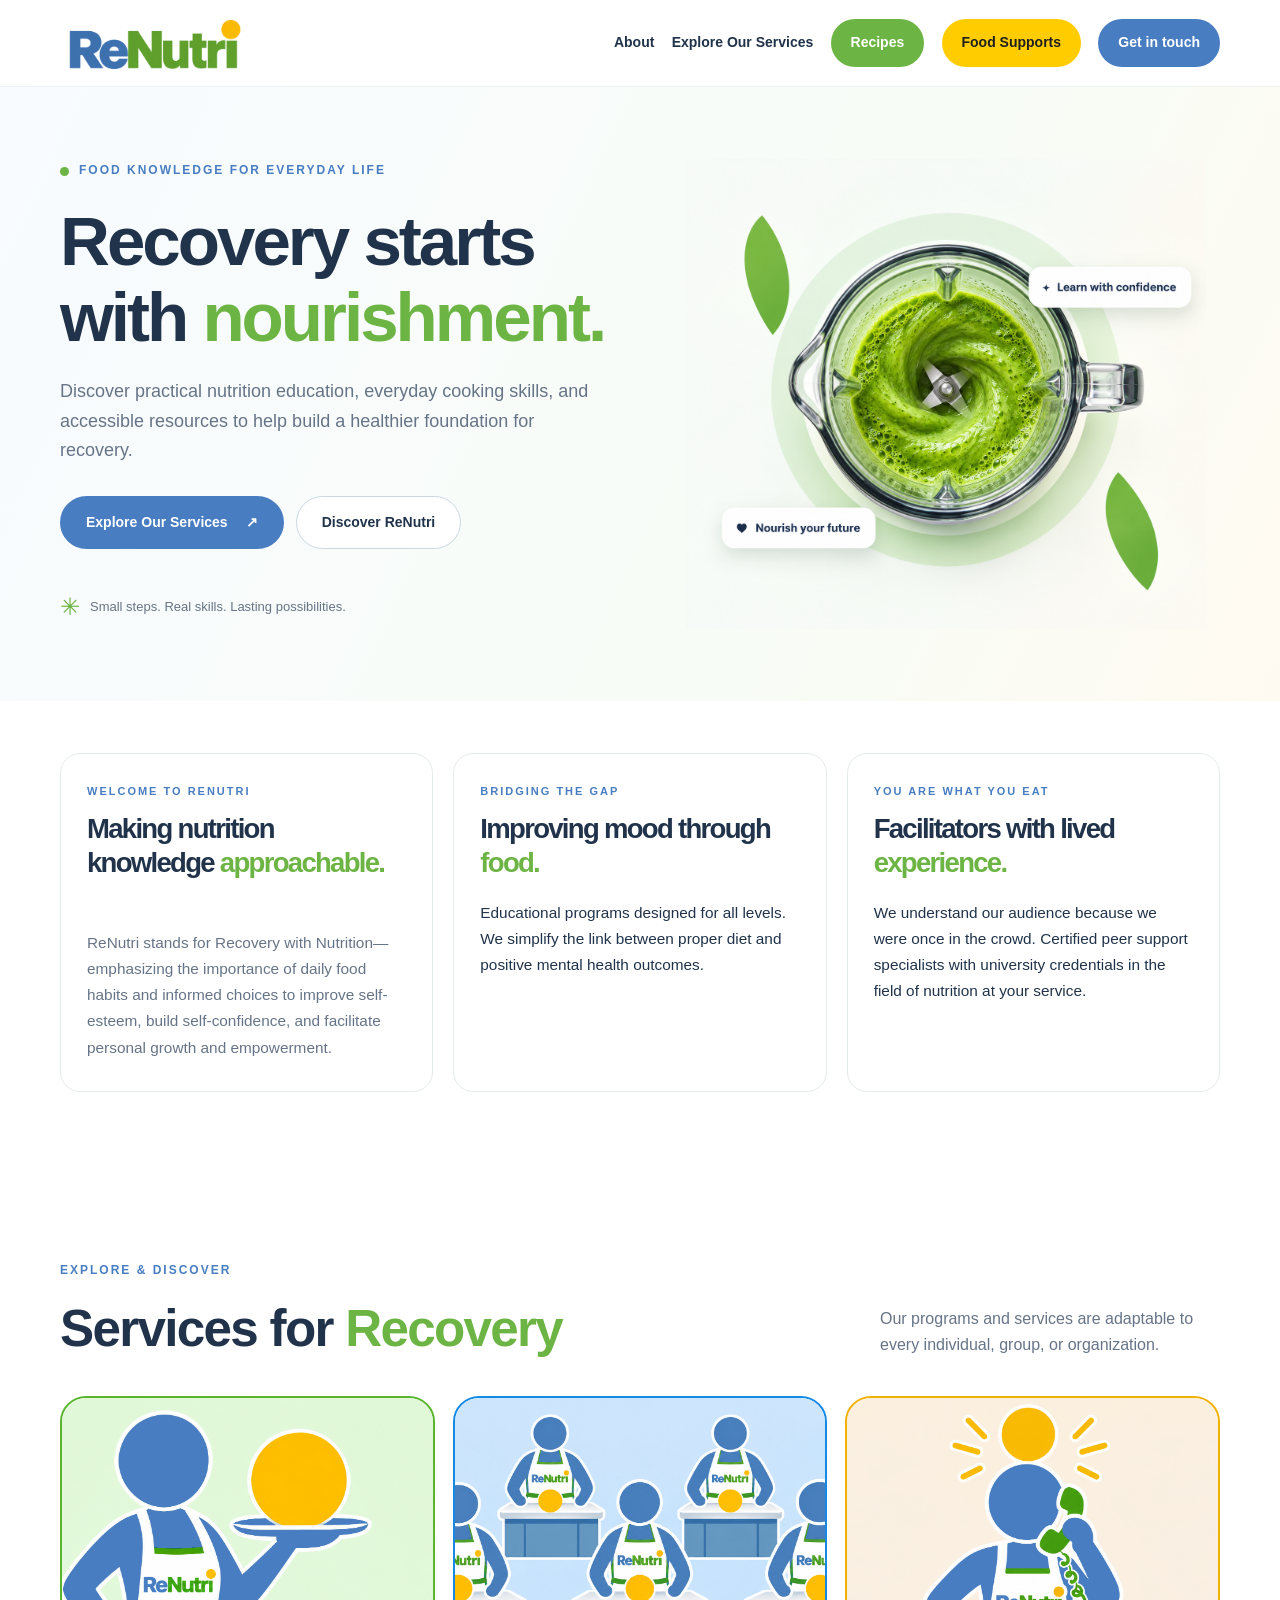
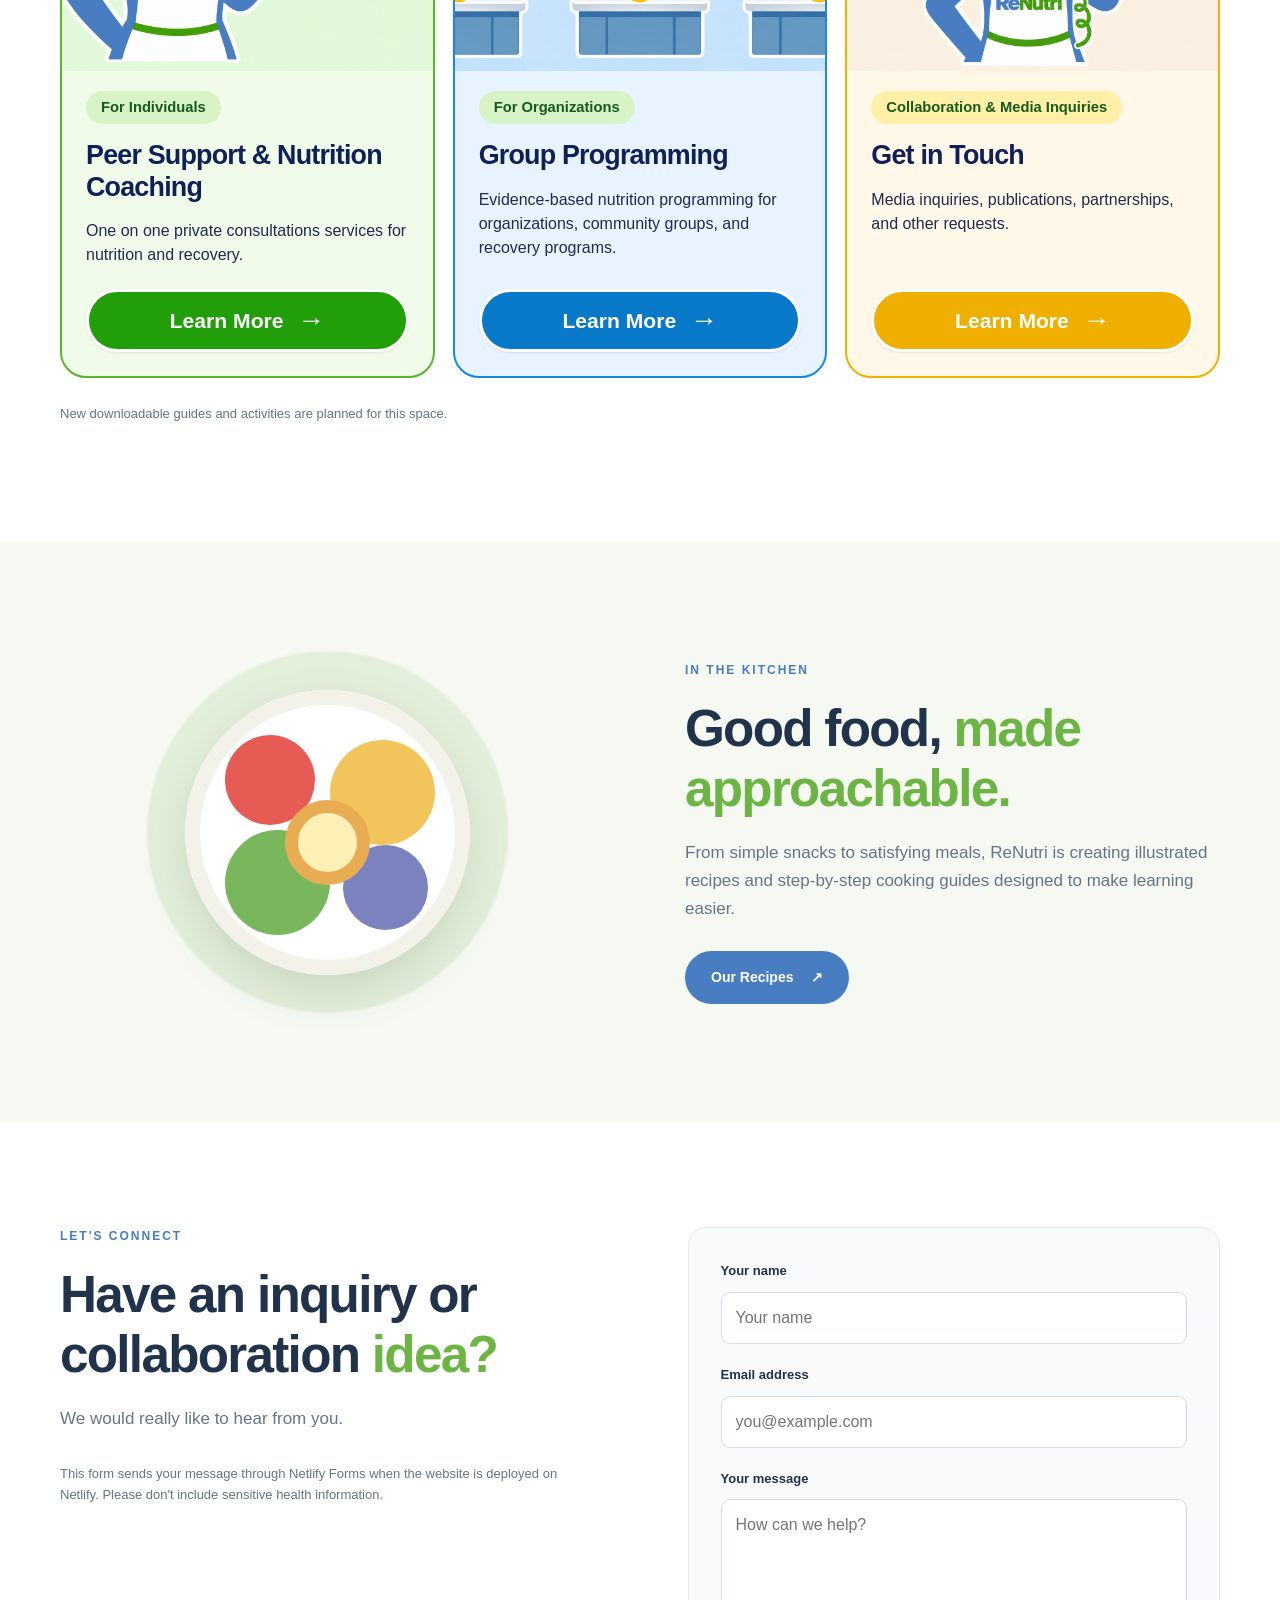
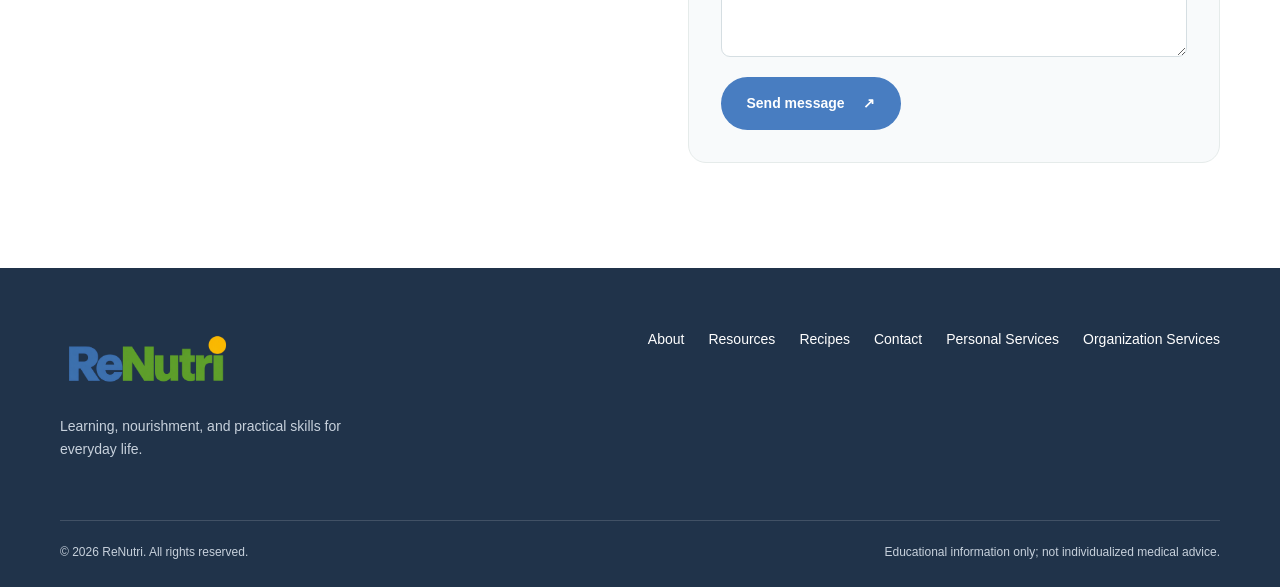
==== index.html @ 0b655627 "Add files via upload" ====
<!DOCTYPE html>

<html lang="en">
<head>
<meta charset="utf-8"/><meta content="width=device-width, initial-scale=1" name="viewport"/>
<meta content="#487dc1" name="theme-color"/>
<meta content="ReNutri — Recovery with Nutrition. Explore approachable nutrition education, recipes, and practical food skills." name="description"/>
<title>ReNutri | Recovery with Nutrition</title>
<link href="favicon.svg" rel="icon" type="image/svg+xml"/>
<link href="styles.css" rel="stylesheet"/>
<script defer="" src="script.js"></script>
<style>
/* Food Supports homepage navigation button */
.nav-links a.food-supports-nav{display:inline-flex;align-items:center;justify-content:center;background:#FFCC00;color:#202020;padding:12px 20px;border-radius:100px;font-weight:750;text-decoration:none}
.nav-links a.food-supports-nav:hover,.nav-links a.food-supports-nav:focus-visible{background:#E8B900;color:#202020;outline-offset:3px}

/* Homepage navigation refinements: single-line desktop labels and green Recipes pill. */
.nav-links{gap:clamp(8px,1.35vw,18px);white-space:nowrap}
.nav-links a{white-space:nowrap}
.nav-links a.recipes-nav{display:inline-flex;align-items:center;justify-content:center;background:#6CB444;color:#fff;padding:12px 20px;border-radius:100px;font-weight:750;text-decoration:none}
.nav-links a.recipes-nav:hover,.nav-links a.recipes-nav:focus-visible{background:#57952e;color:#fff;outline-offset:3px}
@media(max-width:1100px){.nav-links{white-space:normal}.nav-links a{white-space:normal}}


/* Three existing homepage principles presented in a balanced desktop row. */
.homepage-principles{display:grid;grid-template-columns:repeat(3,minmax(0,1fr));gap:20px;width:min(1160px,calc(100% - 48px));margin:52px auto 64px;align-items:stretch}
.homepage-principles > section{min-width:0;margin:0;padding:0;background:transparent;display:flex}
.homepage-principles > section > .container{width:100%;max-width:none;margin:0;padding:30px 26px;border:1px solid var(--line);border-radius:20px;background:#fff;display:flex;flex-direction:column;align-items:flex-start;gap:0}
.homepage-principles .intro .two-col{display:flex;flex-direction:column;gap:14px}
.homepage-principles h2{font-size:clamp(1.45rem,2.15vw,2.05rem);line-height:1.2;margin:12px 0 18px;overflow-wrap:break-word}
.homepage-principles p{font-size:.96rem;line-height:1.65;margin:0 0 14px}
.homepage-principles .intro-body{display:flex;flex-direction:column;flex:1}
.homepage-principles .intro-body .text-link{margin-top:auto}
.homepage-principles .editorial-section > .container > .text-link,.homepage-principles .editorial-section .founder-learn-more{margin-top:auto}
.homepage-principles .section-tag{font-size:11px;line-height:1.45}
.homepage-principles .text-link{display:inline-flex;align-items:center;gap:5px;flex-wrap:wrap}
.homepage-principles .editorial-section p .text-link{display:inline}
@media(max-width:900px){.homepage-principles{grid-template-columns:repeat(2,minmax(0,1fr))}}
@media(max-width:620px){.homepage-principles{grid-template-columns:1fr;margin:30px auto 45px}.homepage-principles > section > .container{padding:27px 23px}}

/* Discover ReNutri: consistent spacing between section labels, headings, and copy. */
.homepage-principles > section > .container{gap:0}
.homepage-principles .section-tag{margin:0 0 12px}
.homepage-principles h2{margin:0 0 20px;line-height:1.24}
.homepage-principles .intro .two-col{gap:0}
.homepage-principles .intro-body{margin:0}
.homepage-principles p{margin:0;line-height:1.7}
.homepage-principles .intro-body p + p{margin-top:14px}
</style>
</head>
<body>
<a class="skip-link" href="#main">Skip to content</a>
<header class="site-header"><div class="container nav-wrap">
<a aria-label="ReNutri home" class="brand" href="#home"><img alt="ReNutri" class="official-logo" src="renutri-logo.png"/></a>
<button aria-controls="nav-links" aria-expanded="false" aria-label="Open navigation" class="menu-toggle"><span></span><span></span><span></span></button>
<nav aria-label="Main navigation" class="nav-links" id="nav-links"><a href="about.html">About</a><a href="#learn">Explore Our Services</a><a class="recipes-nav" href="recipes.html">Recipes</a><a class="food-supports-nav" href="local-supports.html">Food Supports</a><a class="nav-cta" href="#contact">Get in touch</a></nav>
</div></header>
<main id="main">
<section class="hero" id="home"><div class="container hero-grid"><div class="hero-copy"><div class="eyebrow"><span class="eyebrow-dot"></span> Food knowledge for everyday life</div><h1>Recovery starts with <em>nourishment.</em></h1><p>Discover practical nutrition education, everyday cooking skills, and accessible resources to help build a healthier foundation for recovery.</p><div class="actions"><a class="btn btn-primary" href="#learn">Explore Our Services <span aria-hidden="true">↗</span></a><a class="btn btn-outline" href="#about">Discover ReNutri</a></div><div class="hero-note"><span class="note-icon">✳</span><span>Small steps. Real skills. Lasting possibilities.</span></div></div><div aria-label="Overhead view of a blender mixing a green smoothie, with Learn with confidence and Nourish your future labels" class="hero-art" role="img"><img alt="" class="hero-smoothie-image" src="renutri-green-smoothie-blender.png"/></div></div></section>
<div class="homepage-principles" aria-label="ReNutri principles"><section class="intro section" id="about"><div class="container two-col"><div><div class="section-tag">WELCOME TO RENUTRI</div><h2>Making nutrition knowledge <span class="green">approachable.</span></h2></div><div class="intro-body"><p>ReNutri stands for Recovery with Nutrition—emphasizing the importance of daily food habits and informed choices to improve self-esteem, build self-confidence, and facilitate personal growth and empowerment.</p></div></div></section><section class="section editorial-section"><div class="container"><div class="section-tag">BRIDGING THE GAP</div><h2>Improving mood through <span class="green">food.</span></h2><p>Educational programs designed for all levels. We simplify the link between proper diet and positive mental health outcomes.</p></div></section><section class="section editorial-section"><div class="container"><div class="section-tag">YOU ARE WHAT YOU EAT</div><h2>Facilitators with lived <span class="green">experience.</span></h2><p>We understand our audience because we were once in the crowd. Certified peer support specialists with university credentials in the field of nutrition at your service.</p></div></section>

</div><section class="resources section" id="learn"><div class="container"><div class="section-tag">EXPLORE &amp; DISCOVER</div><div class="section-head"><h2>Services for <span class="green">Recovery</span></h2><p>Our programs and services are adaptable to every individual, group, or organization.</p></div><div class="resource-grid"><article class="resource-card resource-card--individuals"><div class="resource-illustration"><img alt="ReNutri team member holding a tray with a yellow circle" loading="lazy" src="renutri-individuals.png"/></div><div class="resource-content"><span class="pill">For Individuals</span><h3>Peer Support &amp; Nutrition Coaching</h3><p>One on one private consultations services for nutrition and recovery.</p><a aria-label="Learn more: For Individuals" class="resource-action" href="personal-services.html">Learn More <span aria-hidden="true">→</span></a></div></article><article class="resource-card resource-card--organizations"><div class="resource-illustration"><img alt="Five ReNutri participants at kitchen workstations" loading="lazy" src="renutri-organizations.png"/></div><div class="resource-content"><span class="pill">For Organizations</span><h3>Group Programming</h3><p>Evidence-based nutrition programming for organizations, community groups, and recovery programs.</p><a aria-label="Learn more: For Organizations" class="resource-action" href="organization-services.html">Learn More <span aria-hidden="true">→</span></a></div></article><article class="resource-card resource-card--media"><div class="resource-illustration"><img alt="ReNutri team member on a telephone with a yellow idea halo" loading="lazy" src="renutri-media.png"/></div><div class="resource-content"><span class="pill">Collaboration &amp; Media Inquiries</span><h3>Get in Touch</h3><p>Media inquiries, publications, partnerships, and other requests.</p><a aria-label="Learn more: Collaboration &amp; Media Inquiries" class="resource-action" href="#contact">Learn More <span aria-hidden="true">→</span></a></div></article></div><p class="section-footnote">New downloadable guides and activities are planned for this space.</p></div></section>
<section class="recipe-band section" id="recipes"><div class="container recipe-layout"><div aria-hidden="true" class="recipe-art"><div class="plate"><span class="fruit fruit-a"></span><span class="fruit fruit-b"></span><span class="fruit fruit-c"></span><span class="fruit fruit-d"></span><span class="fruit fruit-e"></span></div></div><div><div class="section-tag">IN THE KITCHEN</div><h2>Good food, <span class="green">made approachable.</span></h2><p>From simple snacks to satisfying meals, ReNutri is creating illustrated recipes and step-by-step cooking guides designed to make learning easier.</p><a class="btn btn-primary" href="recipes.html">Our Recipes <span aria-hidden="true">↗</span></a></div></div></section>
<section class="contact section" id="contact"><div class="container contact-layout"><div><div class="section-tag">LET'S CONNECT</div><h2>Have an inquiry or collaboration <span class="green">idea?</span></h2><p>We would really like to hear from you.</p><p class="privacy-note">This form sends your message through Netlify Forms when the website is deployed on Netlify. Please don't include sensitive health information.</p></div><form action="/thank-you.html" class="contact-form" data-netlify="true" method="POST" name="contact" netlify-honeypot="bot-field"><input name="form-name" type="hidden" value="contact"/><p class="hidden"><label>Do not fill this out: <input name="bot-field"/></label></p><label for="name">Your name</label><input autocomplete="name" id="name" name="name" placeholder="Your name" required=""/><label for="email">Email address</label><input autocomplete="email" id="email" name="email" placeholder="you@example.com" required="" type="email"/><label for="message">Your message</label><textarea id="message" name="message" placeholder="How can we help?" required="" rows="5"></textarea><button class="btn btn-primary" type="submit">Send message <span aria-hidden="true">↗</span></button></form></div></section>
</main>
<footer class="site-footer"><div class="container footer-grid"><div><a class="brand footer-brand" href="#home"><img alt="ReNutri" class="official-logo" src="renutri-logo.png"/></a><p>Learning, nourishment, and practical skills for everyday life.</p></div><div class="footer-links"><a href="about.html">About</a><a href="#learn">Resources</a><a href="#recipes">Recipes</a><a href="#contact">Contact</a><a href="personal-services.html">Personal Services</a><a href="organization-services.html">Organization Services</a></div></div><div class="container footer-bottom"><span>© <span id="year"></span> ReNutri. All rights reserved.</span><span>Educational information only; not individualized medical advice.</span></div></footer>
</body></html>
---- styles.css ----
:root{--blue:#487dc1;--green:#6cb444;--ink:#20334a;--muted:#667487;--cream:#f7f9f5;--line:#e5ebea;--orange:#f5a623}*{box-sizing:border-box}html{scroll-behavior:smooth;scroll-padding-top:90px}body{margin:0;font-family:Inter,ui-sans-serif,-apple-system,BlinkMacSystemFont,"Segoe UI",sans-serif;color:var(--ink);line-height:1.65}a{color:inherit;text-decoration:none}button,input,textarea{font:inherit}button{cursor:pointer}.container{width:min(1160px,calc(100% - 48px));margin:auto}.skip-link{position:absolute;top:-100px;left:20px;background:#fff;padding:12px;z-index:100}.skip-link:focus{top:12px}.site-header{position:sticky;top:0;z-index:50;background:rgba(255,255,255,.96);backdrop-filter:blur(12px);border-bottom:1px solid #edf0f0}.nav-wrap{min-height:86px;display:flex;align-items:center;justify-content:space-between;gap:30px}.brand{display:inline-flex;flex-direction:column;line-height:1}.brand-word{position:relative;font-size:32px;font-weight:800;letter-spacing:-1.8px}.brand-word span:first-child{color:var(--blue)}.brand-word span:nth-child(2){color:var(--green)}.brand small{font-size:10px;letter-spacing:1.1px;margin-top:7px;font-weight:700;color:#4c5964;text-transform:uppercase}.sun{position:absolute;width:14px;height:14px;border-radius:50%;background:var(--orange);right:25px;top:-9px}.nav-links{display:flex;align-items:center;gap:29px;font-size:14px;font-weight:650}.nav-links a:hover,.text-link:hover{color:var(--green)}.nav-links .nav-cta{background:var(--blue);color:#fff;padding:12px 20px;border-radius:100px}.nav-links .nav-cta:hover{background:#3268ae;color:#fff}.menu-toggle{display:none}.hero{background:linear-gradient(115deg,#f8fbff 0%,#f8fcf5 70%,#fffaf1 100%);overflow:hidden}.hero-grid{min-height:610px;display:grid;grid-template-columns:1.03fr .97fr;align-items:center;gap:30px;padding-block:72px}.eyebrow,.section-tag{font-size:12px;letter-spacing:2px;text-transform:uppercase;font-weight:800;color:var(--blue)}.eyebrow{display:flex;align-items:center;gap:10px}.eyebrow-dot{height:9px;width:9px;border-radius:50%;background:var(--green)}h1,h2,h3,p{margin-top:0}h1{font-size:clamp(46px,5.4vw,77px);line-height:1.1;letter-spacing:-3px;margin:22px 0}h1 em{font-style:normal;color:var(--green)}.hero-copy>p{font-size:18px;max-width:530px;color:var(--muted)}.actions{display:flex;flex-wrap:wrap;gap:12px;margin:30px 0}.btn{display:inline-flex;align-items:center;justify-content:center;gap:18px;border:1px solid transparent;border-radius:100px;padding:14px 25px;font-weight:750;font-size:14px;transition:transform .2s,background .2s}.btn:hover{transform:translateY(-2px)}.btn-primary{background:var(--blue);color:#fff}.btn-primary:hover{background:#3268ae}.btn-outline{border-color:#cbd7df;background:#fff}.btn-outline:hover{background:#f4f8fc}.hero-note{display:flex;gap:10px;align-items:center;font-size:13px;color:var(--muted);margin-top:38px}.note-icon{color:var(--green);font-size:24px}.hero-art{position:relative;min-height:470px;display:grid;place-items:center}.sun-disc{width:390px;height:390px;border-radius:50%;background:linear-gradient(145deg,#dceee0,#e8f2d5);position:absolute}.bowl{width:315px;height:315px;border:22px solid #fff;box-shadow:0 25px 65px #4d6b6833,inset 0 0 0 8px #e9e9dd;border-radius:50%;position:relative;z-index:2;background:#c5db86;overflow:hidden;transform:rotate(-12deg)}.food{position:absolute;border-radius:50%;box-shadow:inset -8px -9px 0 #00000010}.food-one{width:145px;height:145px;top:-10px;left:-20px;background:#f2aa42}.food-two{width:125px;height:125px;top:4px;right:-5px;background:#8bc45e}.food-three{width:120px;height:120px;bottom:-12px;left:12px;background:#dc6650}.food-four{width:112px;height:112px;bottom:-10px;right:-7px;background:#f1d36c}.food-five{width:76px;height:76px;top:94px;left:106px;background:#fff1c8;border:11px solid #6eac5b}.food-six{width:50px;height:50px;top:80px;right:3px;background:#e86b51}.food-seven{width:40px;height:40px;bottom:35px;left:125px;background:#6b9950}.art-card{position:absolute;z-index:3;background:#fff;padding:14px 18px;border-radius:13px;box-shadow:0 15px 35px #385d5930;font-weight:750;font-size:12px}.card-top{right:0;top:80px}.card-bottom{left:0;bottom:65px}.leaf{position:absolute;background:#8ebd78;border-radius:100% 0 100% 0;width:70px;height:120px;z-index:1}.leaf-one{left:18px;top:30px;transform:rotate(-35deg)}.leaf-two{right:32px;bottom:25px;transform:rotate(135deg)}.section{padding:105px 0}.two-col{display:grid;grid-template-columns:1fr 1fr;gap:90px}.section-tag{margin-bottom:18px}.section h2{font-size:clamp(33px,4vw,52px);letter-spacing:-1.7px;line-height:1.17;margin-bottom:20px}.green{color:var(--green)}.intro-body{padding-top:30px;color:var(--muted);font-size:17px}.intro-body strong{color:var(--ink)}.text-link{font-weight:800;color:var(--blue);display:inline-block;margin-top:10px}.approach{background:var(--cream)}.section-head{display:flex;align-items:end;justify-content:space-between;gap:30px;margin-bottom:38px}.section-head h2{max-width:650px;margin:0}.section-head p{max-width:340px;color:var(--muted);margin:0}.feature-grid,.resource-grid{display:grid;grid-template-columns:repeat(3,1fr);gap:22px}.feature{background:#fff;padding:34px;border-radius:18px;border:1px solid var(--line)}.feature-icon{display:grid;place-items:center;width:58px;height:58px;border-radius:16px;font-size:28px;margin-bottom:26px}.blue{background:#e5effc;color:var(--blue)}.green-bg{background:#eaf5df;color:var(--green)}.orange{background:#fff1da;color:#d99527}.feature h3,.resource-card h3{font-size:21px;letter-spacing:-.5px;margin-bottom:10px}.feature p,.resource-card p{color:var(--muted);margin-bottom:0}.resource-card{overflow:hidden;border:1px solid var(--line);border-radius:18px;background:#fff}.resource-illustration{height:180px;display:flex;align-items:center;justify-content:center;gap:12px;font-size:75px}.grains{background:#eaf4df;color:#75a85d}.grains span:nth-child(2){font-size:50px;color:#e0ad62}.grains span:nth-child(3){font-size:38px;color:#9bc6d3}.kitchen{background:#e6f1fb;color:#6799c7}.kitchen span:nth-child(2){color:#d8a765}.planning{background:#fff0d8;color:#e2a749}.planning span:nth-child(2){font-size:52px;color:#6cad60}.resource-content{padding:27px}.pill{display:inline-block;background:#f1f6f0;color:#538a39;border-radius:50px;padding:5px 12px;font-size:11px;font-weight:800;margin-bottom:14px}.resource-content a{display:inline-block;margin-top:20px;color:var(--blue);font-weight:800;font-size:13px}.section-footnote{color:var(--muted);font-size:13px;margin-top:25px}.recipe-band{background:#f5f9f2}.recipe-layout{display:grid;grid-template-columns:1fr 1fr;align-items:center;gap:90px}.recipe-layout p{font-size:17px;color:var(--muted);margin-bottom:28px}.recipe-art{height:370px;display:grid;place-items:center;background:radial-gradient(circle,#e4efdb 0%,#e4efdb 55%,transparent 56%)}.plate{width:285px;height:285px;background:#fff;border-radius:50%;box-shadow:0 18px 45px #426a4b2a,inset 0 0 0 15px #f2f2e8;position:relative}.fruit{position:absolute;border-radius:50%}.fruit-a{background:#e65c54;width:90px;height:90px;top:45px;left:40px}.fruit-b{background:#f1c55c;width:105px;height:105px;top:50px;right:35px}.fruit-c{background:#78b75c;width:105px;height:105px;bottom:40px;left:40px}.fruit-d{background:#7b83bf;width:85px;height:85px;bottom:45px;right:42px}.fruit-e{background:#fff0b7;border:13px solid #e8ac53;width:85px;height:85px;top:110px;left:100px}.contact-layout{display:grid;grid-template-columns:1fr 1fr;gap:95px}.contact-layout>div>p{color:var(--muted);font-size:17px}.privacy-note{font-size:13px!important;margin-top:30px}.contact-form{display:flex;flex-direction:column;gap:10px;background:#f8fafb;border:1px solid var(--line);padding:32px;border-radius:18px}.contact-form label{font-size:13px;font-weight:750}.contact-form input,.contact-form textarea{border:1px solid #d5dee2;background:#fff;padding:12px 14px;border-radius:9px;margin-bottom:10px;outline-offset:3px;width:100%}.contact-form button{align-self:flex-start}.hidden{position:absolute;left:-9999px}.site-footer{background:#20334a;color:#fff;padding:60px 0 24px}.footer-grid{display:flex;justify-content:space-between;gap:40px}.footer-brand .brand-word span:first-child{color:#8fb6eb}.footer-brand small{color:#d4dfeb}.footer-grid p{max-width:340px;color:#c7d1dc;font-size:14px;margin-top:20px}.footer-links{display:flex;gap:24px;flex-wrap:wrap;font-size:14px}.footer-links a:hover{color:#b8dc9b}.footer-bottom{display:flex;justify-content:space-between;gap:20px;border-top:1px solid #ffffff26;margin-top:45px;padding-top:22px;font-size:12px;color:#c7d1dc}@media(max-width:850px){.hero-grid,.two-col,.recipe-layout,.contact-layout{grid-template-columns:1fr;gap:30px}.hero-grid{padding-top:70px}.hero-art{min-height:400px}.section{padding:75px 0}.feature-grid,.resource-grid{grid-template-columns:repeat(2,1fr)}.section-head{display:block}.section-head p{margin-top:15px}.menu-toggle{display:flex;flex-direction:column;gap:5px;background:none;border:0;padding:10px}.menu-toggle span{width:25px;height:2px;background:var(--ink)}.nav-links{display:none;position:absolute;top:85px;left:0;right:0;background:#fff;padding:20px 24px 26px;box-shadow:0 15px 20px #00000015;flex-direction:column;align-items:stretch;gap:18px}.nav-links.open{display:flex}.nav-links .nav-cta{text-align:center}.intro-body{padding-top:0}}@media(max-width:580px){.container{width:min(100% - 36px,1160px)}.nav-wrap{min-height:76px}.nav-links{top:75px}.brand-word{font-size:28px}.hero-grid{padding-block:54px}.hero-art{min-height:325px}.sun-disc{width:270px;height:270px}.bowl{width:235px;height:235px;border-width:15px}.food{transform:scale(.8)}.art-card{font-size:10px;padding:9px}.card-top{top:25px}.card-bottom{bottom:12px}.feature-grid,.resource-grid{grid-template-columns:1fr}.section{padding:65px 0}.section h2{font-size:36px}.footer-grid,.footer-bottom{flex-direction:column}.contact-form{padding:22px}h1{letter-spacing:-2px}}@media(prefers-reduced-motion:reduce){html{scroll-behavior:auto}.btn{transition:none}}

/* Official ReNutri logo and added pages */
.brand .official-logo{display:block;width:clamp(135px,15vw,190px);height:auto;object-fit:contain}.footer-brand .official-logo{width:175px}.editorial-section{background:#f7faf6}.editorial-section:nth-of-type(even){background:#fff}.editorial-section h2{max-width:780px}.editorial-section p{max-width:800px;font-size:1.12rem;line-height:1.75}.service-hero{background:#f5f9f3;padding-top:110px;padding-bottom:90px}.service-hero h1{font-size:clamp(2.6rem,6vw,5rem);margin:18px 0}.service-hero h2{font-size:clamp(1.4rem,3vw,2rem);color:#6cb444}.narrow{max-width:820px}.service-content p{font-size:1.15rem;line-height:1.8;margin-bottom:1.6rem}.service-content .btn{margin-top:20px}@media(max-width:760px){.brand .official-logo{width:145px}.service-hero{padding-top:70px;padding-bottom:55px}}


/* ReNutri approved Explore & Discover cards — 2026-11-14 */
.resources .resource-grid{align-items:stretch;gap:18px}
.resources .resource-card{display:flex;flex-direction:column;min-width:0;border-radius:26px;border:2px solid var(--card-accent);background:var(--card-bg);overflow:hidden}
.resources .resource-card--individuals{--card-accent:#59b52d;--card-bg:#f1fbea;--button-bg:#229e08}
.resources .resource-card--organizations{--card-accent:#1689e5;--card-bg:#e7f4ff;--button-bg:#0878c8}
.resources .resource-card--media{--card-accent:#f2b000;--card-bg:#fff8e9;--button-bg:#efaf00}
.resources .resource-illustration{height:auto;aspect-ratio:1.36;display:block;overflow:hidden;background:transparent;font-size:initial}
.resources .resource-illustration img{display:block;width:100%;height:100%;object-fit:cover;object-position:center}
.resources .resource-content{display:flex;flex-direction:column;align-items:flex-start;flex:1;padding:20px 24px 24px}
.resources .resource-content .pill{background:#d8f4c7;color:#18591e;font-size:clamp(12px,1.15vw,15px);padding:7px 15px;margin:0 0 16px;line-height:1.3}
.resources .resource-card--media .pill{background:#fff0a7}
.resources .resource-content h3{font-size:clamp(23px,2.1vw,31px);line-height:1.17;letter-spacing:-.8px;color:#101f58;margin:0 0 16px}
.resources .resource-content p{font-size:clamp(15px,1.25vw,18px);line-height:1.5;color:#202a50;margin:0 0 22px}
.resources .resource-content a.resource-action{display:flex;align-items:center;justify-content:center;gap:14px;align-self:stretch;margin-top:auto;padding:12px 16px;background:var(--button-bg);color:#fff;border:3px solid #fff;border-radius:100px;font-size:clamp(17px,1.65vw,24px);font-weight:800;line-height:1.2;box-shadow:0 1px 3px #00000016;transition:filter .15s,transform .15s}
.resources .resource-content a.resource-action:hover{filter:brightness(.92);transform:translateY(-2px)}
.resources .resource-content a.resource-action:focus-visible{outline:3px solid #20334a;outline-offset:3px}
.resources .resource-content a.resource-action span{font-size:1.3em}
@media(max-width:850px){.resources .resource-grid{grid-template-columns:repeat(2,minmax(0,1fr))}}
@media(max-width:580px){.resources .resource-grid{grid-template-columns:1fr}.resources .resource-content{padding:22px}.resources .resource-content h3{font-size:28px}.resources .resource-content p{font-size:17px}.resources .resource-illustration{aspect-ratio:1.65}}

/* Restored What Guides Us illustrations */
.feature-illustration{width:100%;aspect-ratio:2 / 1;overflow:hidden;border-radius:14px;margin-bottom:26px;background:#f7f9f5}
.feature-illustration img{display:block;width:100%;height:100%;object-fit:cover}

/* About Us page and founder section link */
.founder-learn-more{margin-top:24px}
.about-hero{background:#f7faf6;min-height:65vh}
.about-hero h1{max-width:850px;font-size:clamp(38px,5vw,62px)}
.about-hero p{font-size:18px;line-height:1.85;color:var(--muted);max-width:800px}
.about-hero .btn{margin-top:16px}

/* Nutrition education and culinary links */
.feature{display:flex;flex-direction:column}.feature-action{align-self:flex-start;margin-top:auto;margin-bottom:4px;padding:10px 24px}.education-main{background:#f7f9f5;min-height:75vh}.education-hero{padding:72px 0 32px}.education-hero h1{font-size:clamp(2rem,5vw,3.5rem);line-height:1.15;margin:12px 0}.education-hero p{max-width:780px}.education-grid{display:grid;grid-template-columns:repeat(2,minmax(0,1fr));gap:22px;padding-bottom:72px}.education-panel{background:#fff;border:1px solid #e5ebea;border-radius:20px;padding:28px}.education-panel h2{font-size:1.5rem;line-height:1.3;margin:0 0 12px}.education-panel h3{font-size:1.05rem;margin:20px 0 5px}.education-panel p,.education-panel li{color:#52647a}.education-panel ul{padding-left:22px}.education-panel.wide{grid-column:1/-1}.coming-soon{text-align:center;max-width:680px;margin:0 auto;padding:100px 0 150px}.coming-soon h1{font-size:clamp(2.4rem,6vw,4.2rem)}@media(max-width:760px){.education-grid{grid-template-columns:1fr}.education-panel.wide{grid-column:auto}}

/* Center the three What Guides Us buttons; local-supports page */
.approach .feature-action{align-self:center;text-align:center;min-width:145px;margin-top:auto}
.supports-intro{max-width:850px;color:var(--muted);font-size:1.1rem}
.supports-grid{display:grid;grid-template-columns:repeat(3,minmax(0,1fr));gap:20px;padding:28px 0 48px}
.support-card{background:#fff;border:1px solid var(--line);border-radius:18px;padding:25px;min-width:0}
.support-card h2{font-size:1.3rem;line-height:1.3;margin:0 0 14px}
.support-card dl{margin:0}.support-card dt{font-size:.75rem;text-transform:uppercase;letter-spacing:.07em;font-weight:800;color:var(--green);margin-top:13px}.support-card dd{margin:3px 0 0;line-height:1.5;overflow-wrap:anywhere}.support-card a{color:#326ba9;text-decoration:underline}
.supports-note{background:#fff9e5;border-left:4px solid #ffcc00;border-radius:10px;padding:18px 22px;margin:20px 0 30px}.supports-checklist{background:#fff;border-radius:18px;padding:26px;margin-bottom:70px}.supports-checklist ul{columns:2;line-height:1.9}
@media(max-width:900px){.supports-grid{grid-template-columns:repeat(2,minmax(0,1fr))}}@media(max-width:580px){.supports-grid{grid-template-columns:1fr}.supports-checklist ul{columns:1}}

/* Homepage hero image replacement only */
.hero-art .hero-smoothie-image{display:block;width:100%;height:auto;max-height:470px;object-fit:contain;border-radius:18px}
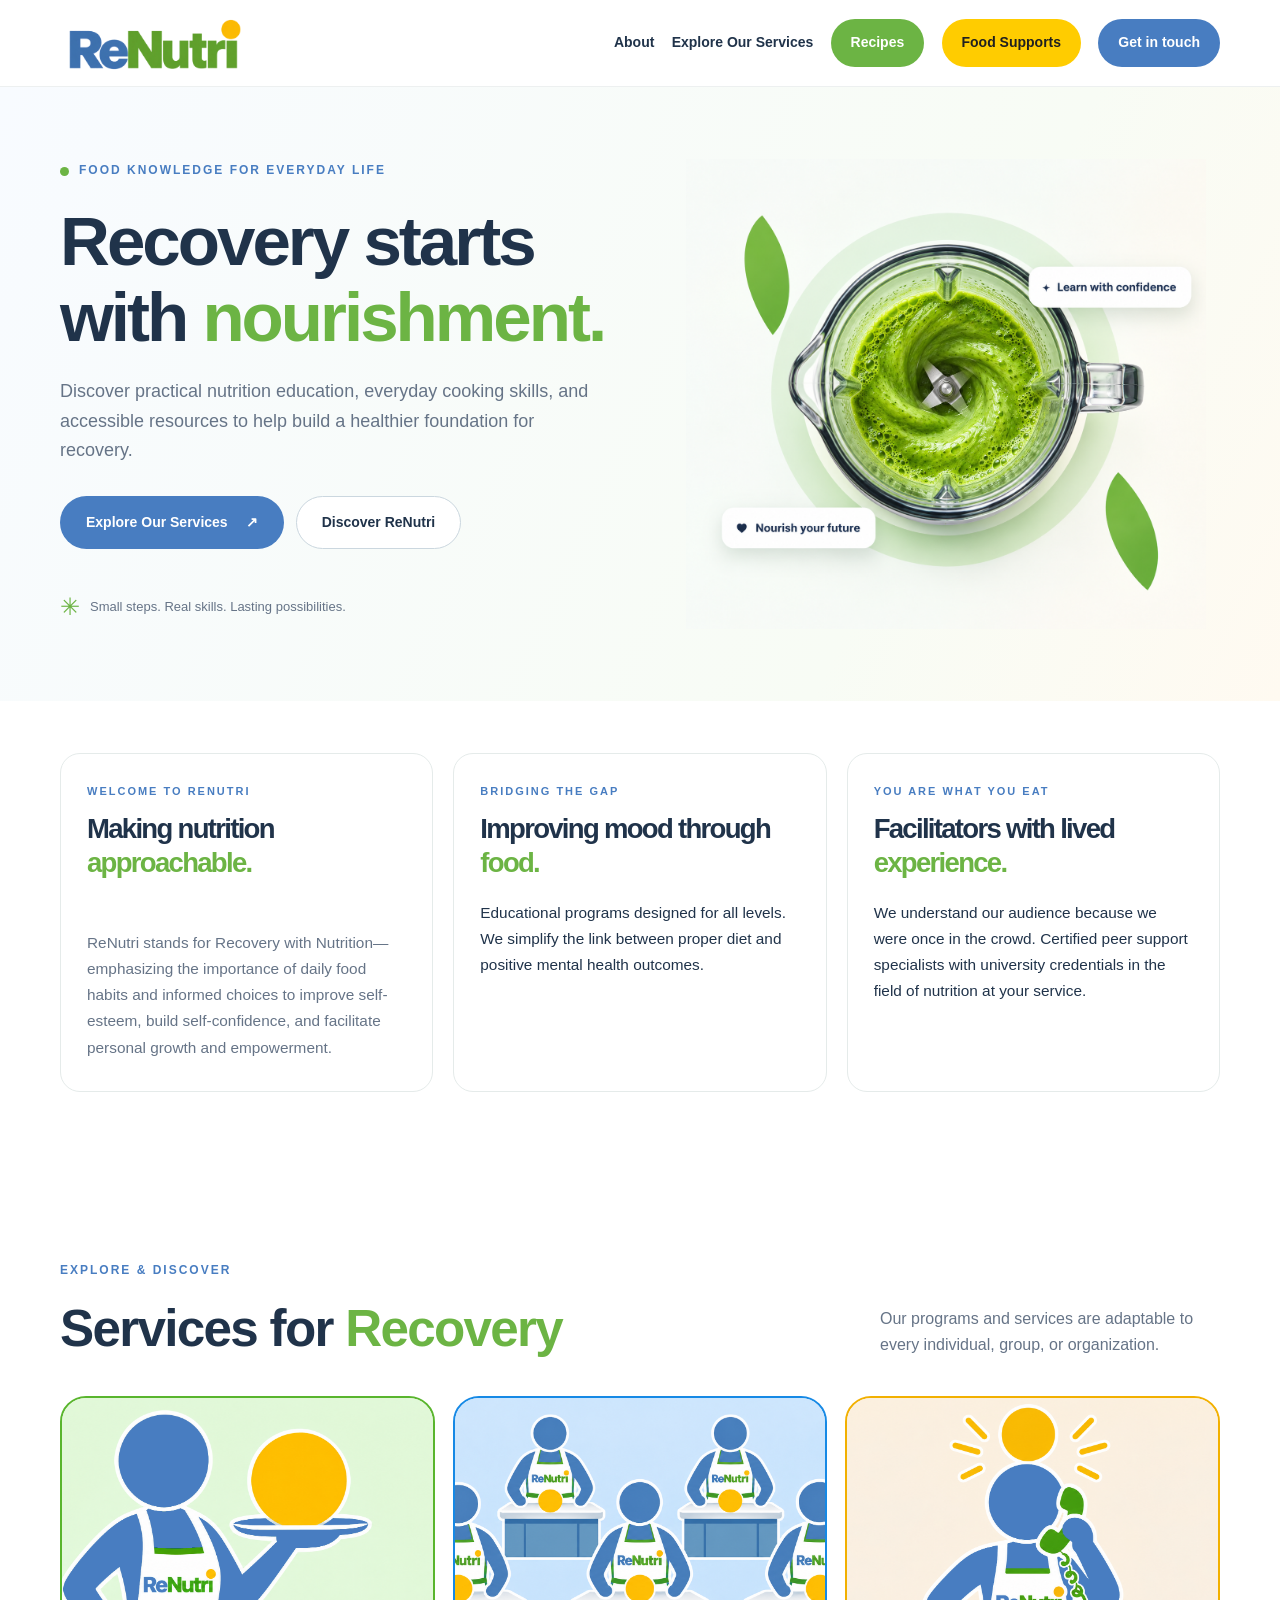
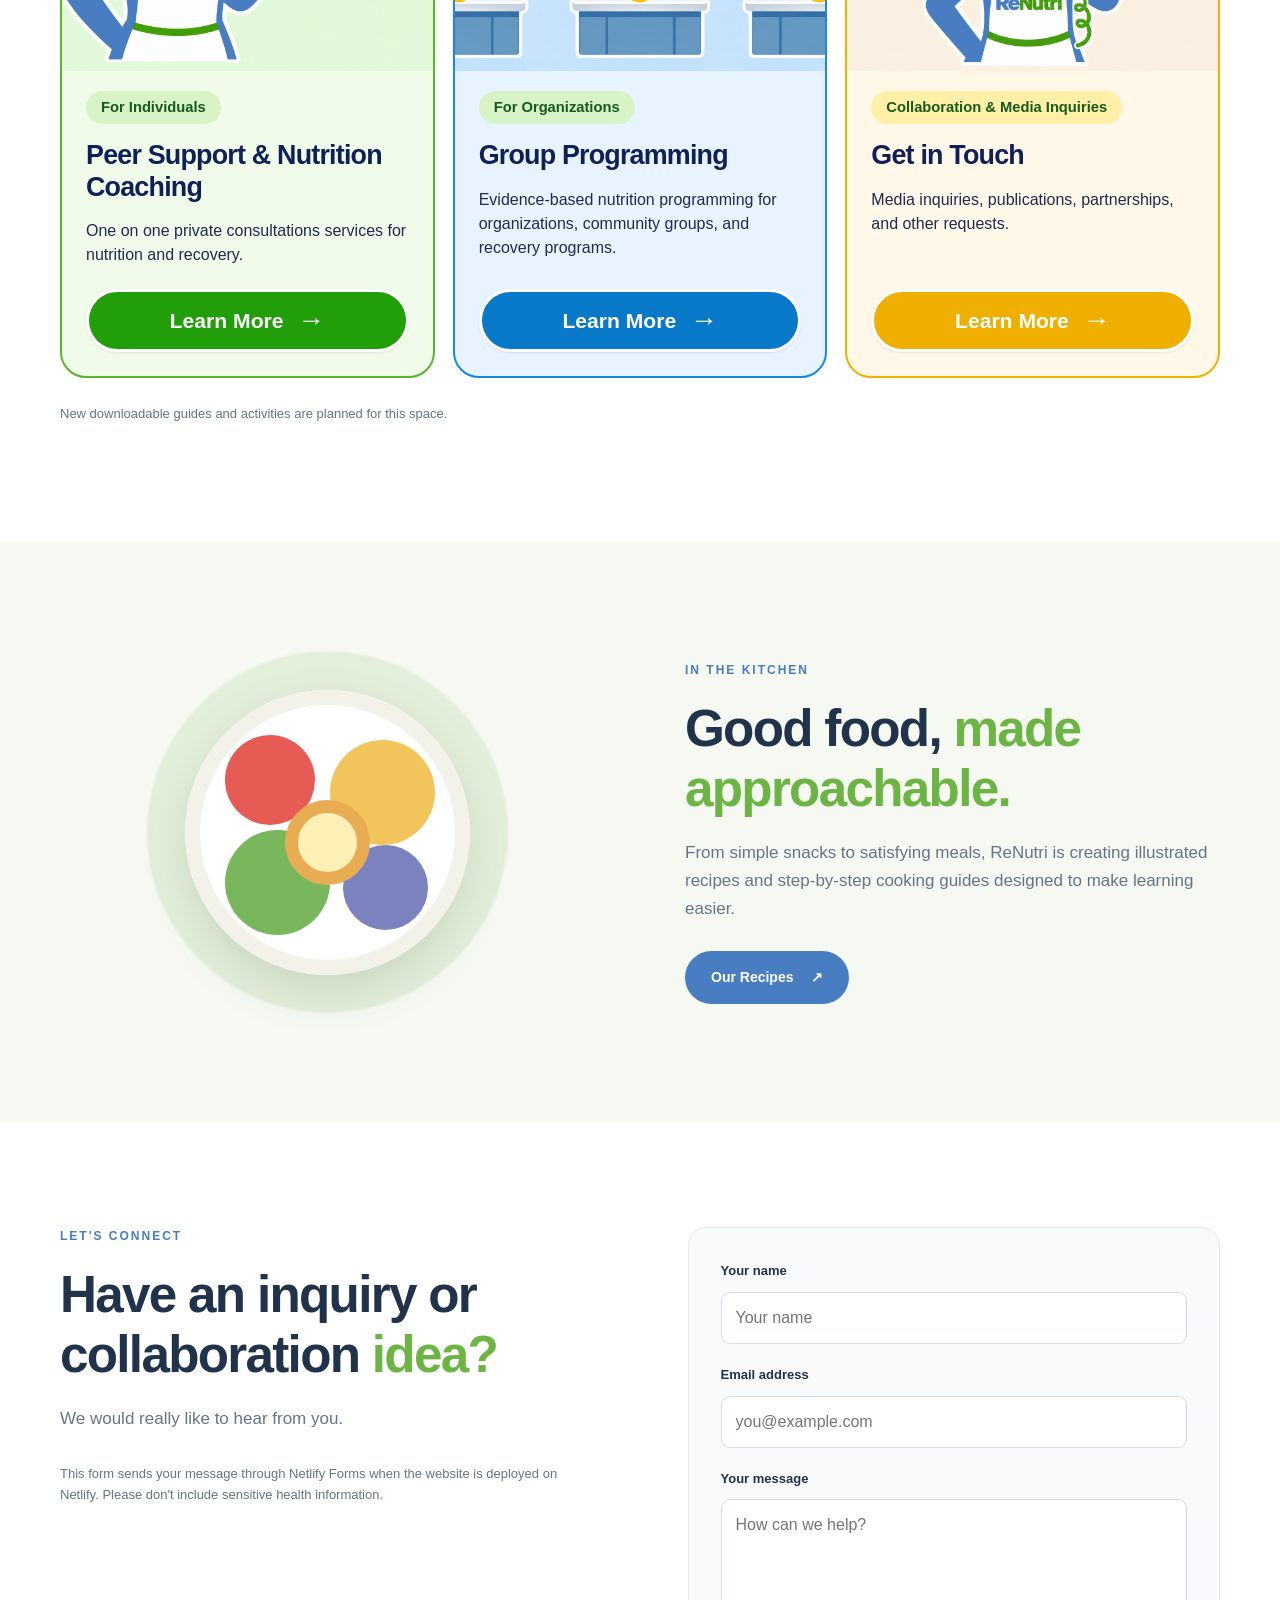
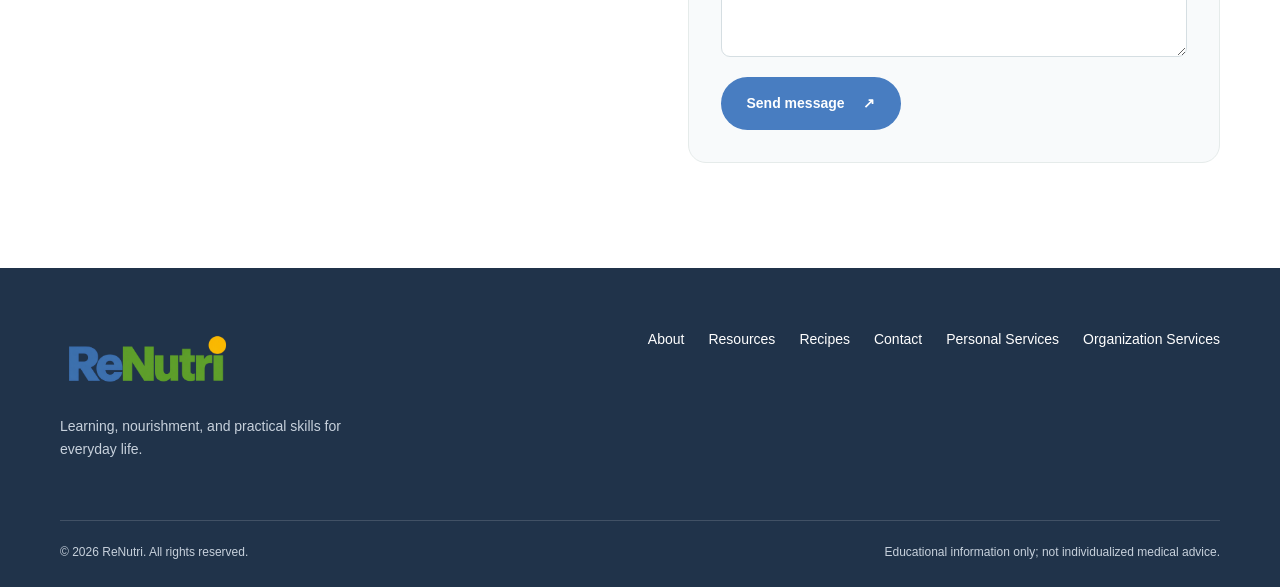
==== commit 3d6678db: "Add files via upload" ====
--- a/index.html
+++ b/index.html
@@ -38,6 +38,9 @@
 @media(max-width:900px){.homepage-principles{grid-template-columns:repeat(2,minmax(0,1fr))}}
 @media(max-width:620px){.homepage-principles{grid-template-columns:1fr;margin:30px auto 45px}.homepage-principles > section > .container{padding:27px 23px}}
 
+/* First Discover ReNutri card: spacing for the shortened heading. */
+.homepage-principles .intro h2{margin-bottom:20px}
+
 /* Discover ReNutri: consistent spacing between section labels, headings, and copy. */
 .homepage-principles > section > .container{gap:0}
 .homepage-principles .section-tag{margin:0 0 12px}
@@ -57,7 +60,7 @@
 </div></header>
 <main id="main">
 <section class="hero" id="home"><div class="container hero-grid"><div class="hero-copy"><div class="eyebrow"><span class="eyebrow-dot"></span> Food knowledge for everyday life</div><h1>Recovery starts with <em>nourishment.</em></h1><p>Discover practical nutrition education, everyday cooking skills, and accessible resources to help build a healthier foundation for recovery.</p><div class="actions"><a class="btn btn-primary" href="#learn">Explore Our Services <span aria-hidden="true">↗</span></a><a class="btn btn-outline" href="#about">Discover ReNutri</a></div><div class="hero-note"><span class="note-icon">✳</span><span>Small steps. Real skills. Lasting possibilities.</span></div></div><div aria-label="Overhead view of a blender mixing a green smoothie, with Learn with confidence and Nourish your future labels" class="hero-art" role="img"><img alt="" class="hero-smoothie-image" src="renutri-green-smoothie-blender.png"/></div></div></section>
-<div class="homepage-principles" aria-label="ReNutri principles"><section class="intro section" id="about"><div class="container two-col"><div><div class="section-tag">WELCOME TO RENUTRI</div><h2>Making nutrition knowledge <span class="green">approachable.</span></h2></div><div class="intro-body"><p>ReNutri stands for Recovery with Nutrition—emphasizing the importance of daily food habits and informed choices to improve self-esteem, build self-confidence, and facilitate personal growth and empowerment.</p></div></div></section><section class="section editorial-section"><div class="container"><div class="section-tag">BRIDGING THE GAP</div><h2>Improving mood through <span class="green">food.</span></h2><p>Educational programs designed for all levels. We simplify the link between proper diet and positive mental health outcomes.</p></div></section><section class="section editorial-section"><div class="container"><div class="section-tag">YOU ARE WHAT YOU EAT</div><h2>Facilitators with lived <span class="green">experience.</span></h2><p>We understand our audience because we were once in the crowd. Certified peer support specialists with university credentials in the field of nutrition at your service.</p></div></section>
+<div class="homepage-principles" aria-label="ReNutri principles"><section class="intro section" id="about"><div class="container two-col"><div><div class="section-tag">WELCOME TO RENUTRI</div><h2>Making nutrition <span class="green">approachable.</span></h2></div><div class="intro-body"><p>ReNutri stands for Recovery with Nutrition—emphasizing the importance of daily food habits and informed choices to improve self-esteem, build self-confidence, and facilitate personal growth and empowerment.</p></div></div></section><section class="section editorial-section"><div class="container"><div class="section-tag">BRIDGING THE GAP</div><h2>Improving mood through <span class="green">food.</span></h2><p>Educational programs designed for all levels. We simplify the link between proper diet and positive mental health outcomes.</p></div></section><section class="section editorial-section"><div class="container"><div class="section-tag">YOU ARE WHAT YOU EAT</div><h2>Facilitators with lived <span class="green">experience.</span></h2><p>We understand our audience because we were once in the crowd. Certified peer support specialists with university credentials in the field of nutrition at your service.</p></div></section>
 
 </div><section class="resources section" id="learn"><div class="container"><div class="section-tag">EXPLORE &amp; DISCOVER</div><div class="section-head"><h2>Services for <span class="green">Recovery</span></h2><p>Our programs and services are adaptable to every individual, group, or organization.</p></div><div class="resource-grid"><article class="resource-card resource-card--individuals"><div class="resource-illustration"><img alt="ReNutri team member holding a tray with a yellow circle" loading="lazy" src="renutri-individuals.png"/></div><div class="resource-content"><span class="pill">For Individuals</span><h3>Peer Support &amp; Nutrition Coaching</h3><p>One on one private consultations services for nutrition and recovery.</p><a aria-label="Learn more: For Individuals" class="resource-action" href="personal-services.html">Learn More <span aria-hidden="true">→</span></a></div></article><article class="resource-card resource-card--organizations"><div class="resource-illustration"><img alt="Five ReNutri participants at kitchen workstations" loading="lazy" src="renutri-organizations.png"/></div><div class="resource-content"><span class="pill">For Organizations</span><h3>Group Programming</h3><p>Evidence-based nutrition programming for organizations, community groups, and recovery programs.</p><a aria-label="Learn more: For Organizations" class="resource-action" href="organization-services.html">Learn More <span aria-hidden="true">→</span></a></div></article><article class="resource-card resource-card--media"><div class="resource-illustration"><img alt="ReNutri team member on a telephone with a yellow idea halo" loading="lazy" src="renutri-media.png"/></div><div class="resource-content"><span class="pill">Collaboration &amp; Media Inquiries</span><h3>Get in Touch</h3><p>Media inquiries, publications, partnerships, and other requests.</p><a aria-label="Learn more: Collaboration &amp; Media Inquiries" class="resource-action" href="#contact">Learn More <span aria-hidden="true">→</span></a></div></article></div><p class="section-footnote">New downloadable guides and activities are planned for this space.</p></div></section>
 <section class="recipe-band section" id="recipes"><div class="container recipe-layout"><div aria-hidden="true" class="recipe-art"><div class="plate"><span class="fruit fruit-a"></span><span class="fruit fruit-b"></span><span class="fruit fruit-c"></span><span class="fruit fruit-d"></span><span class="fruit fruit-e"></span></div></div><div><div class="section-tag">IN THE KITCHEN</div><h2>Good food, <span class="green">made approachable.</span></h2><p>From simple snacks to satisfying meals, ReNutri is creating illustrated recipes and step-by-step cooking guides designed to make learning easier.</p><a class="btn btn-primary" href="recipes.html">Our Recipes <span aria-hidden="true">↗</span></a></div></div></section>
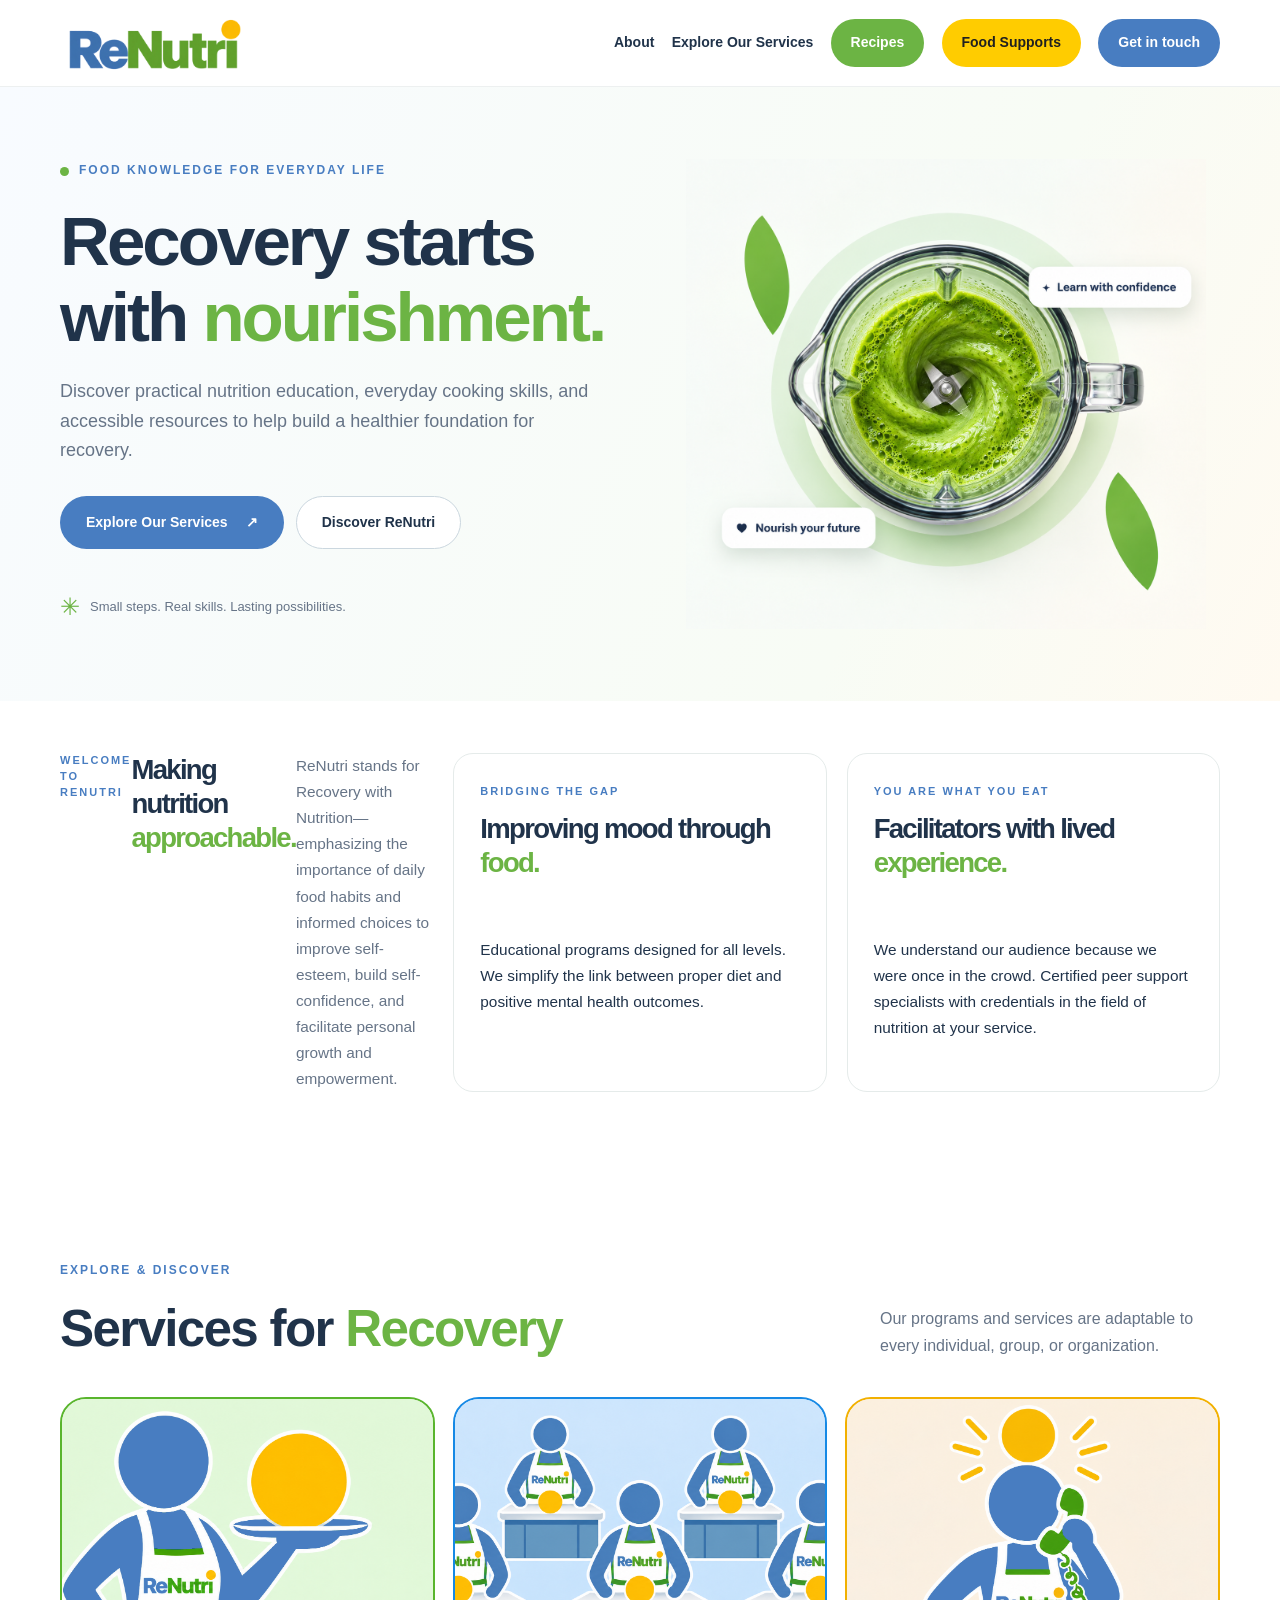
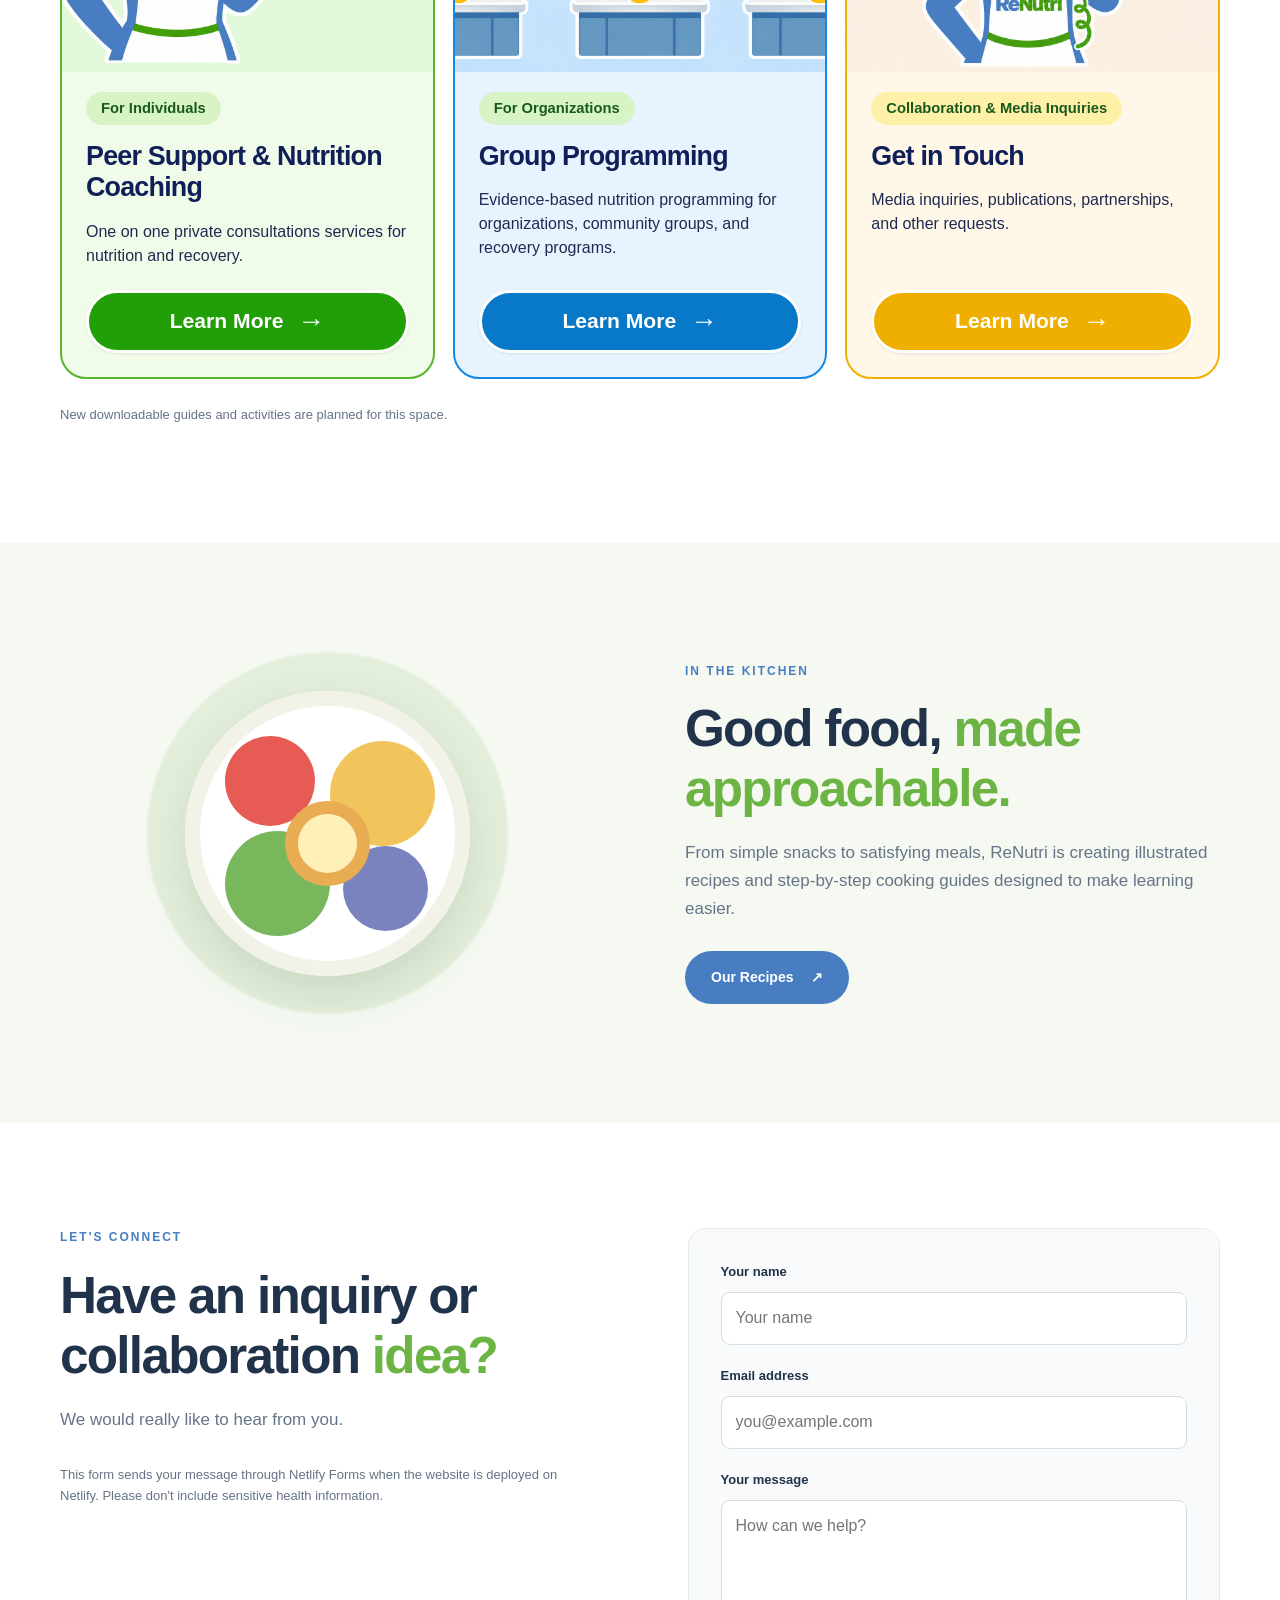
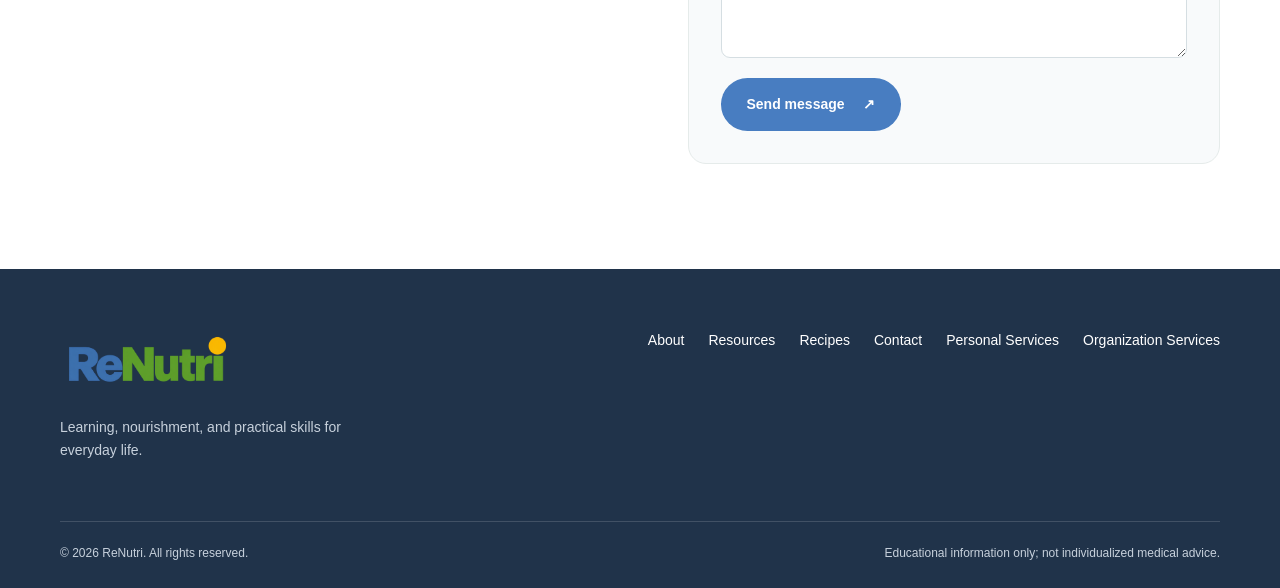
==== commit d075b28a: "Add files via upload" ====
--- a/index.html
+++ b/index.html
@@ -2,6 +2,20 @@
 
 <html lang="en">
 <head>
+<meta property="og:type" content="website"/>
+<meta property="og:site_name" content="ReNutri"/>
+<meta property="og:title" content="ReNutri — Recovery with Nutrition"/>
+<meta property="og:description" content="Nutritional Programs and Peer Support Services for Individuals and Organizations in the areas of addiction and mental health recovery."/>
+<meta property="og:url" content="https://renutri.ca/"/>
+<meta property="og:image" content="https://renutri.ca/renutri-social-sharing-preview.png"/>
+<meta property="og:image:width" content="1200"/>
+<meta property="og:image:height" content="630"/>
+<meta property="og:image:alt" content="ReNutri nutrition education, culinary skills and food sharing"/>
+<meta name="twitter:card" content="summary_large_image"/>
+<meta name="twitter:title" content="ReNutri — Recovery with Nutrition"/>
+<meta name="twitter:description" content="Nutritional Programs and Peer Support Services for Individuals and Organizations in the areas of addiction and mental health recovery."/>
+<meta name="twitter:image" content="https://renutri.ca/renutri-social-sharing-preview.png"/>
+
 <meta charset="utf-8"/><meta content="width=device-width, initial-scale=1" name="viewport"/>
 <meta content="#487dc1" name="theme-color"/>
 <meta content="ReNutri — Recovery with Nutrition. Explore approachable nutrition education, recipes, and practical food skills." name="description"/>
@@ -49,6 +63,16 @@
 .homepage-principles .intro-body{margin:0}
 .homepage-principles p{margin:0;line-height:1.7}
 .homepage-principles .intro-body p + p{margin-top:14px}
+
+/* Align Discover ReNutri descriptions below uniformly spaced headings. */
+@media(min-width:621px){
+.homepage-principles h2{min-height:3.8em;margin-bottom:20px}
+.homepage-principles .intro .two-col{display:contents}
+.homepage-principles .intro .two-col > div:first-child{display:contents}
+.homepage-principles .intro .intro-body{display:contents}
+.homepage-principles .intro .intro-body p{margin-top:0}
+}
+@media(max-width:620px){.homepage-principles h2{min-height:0}}
 </style>
 </head>
 <body>
@@ -60,7 +84,7 @@
 </div></header>
 <main id="main">
 <section class="hero" id="home"><div class="container hero-grid"><div class="hero-copy"><div class="eyebrow"><span class="eyebrow-dot"></span> Food knowledge for everyday life</div><h1>Recovery starts with <em>nourishment.</em></h1><p>Discover practical nutrition education, everyday cooking skills, and accessible resources to help build a healthier foundation for recovery.</p><div class="actions"><a class="btn btn-primary" href="#learn">Explore Our Services <span aria-hidden="true">↗</span></a><a class="btn btn-outline" href="#about">Discover ReNutri</a></div><div class="hero-note"><span class="note-icon">✳</span><span>Small steps. Real skills. Lasting possibilities.</span></div></div><div aria-label="Overhead view of a blender mixing a green smoothie, with Learn with confidence and Nourish your future labels" class="hero-art" role="img"><img alt="" class="hero-smoothie-image" src="renutri-green-smoothie-blender.png"/></div></div></section>
-<div class="homepage-principles" aria-label="ReNutri principles"><section class="intro section" id="about"><div class="container two-col"><div><div class="section-tag">WELCOME TO RENUTRI</div><h2>Making nutrition <span class="green">approachable.</span></h2></div><div class="intro-body"><p>ReNutri stands for Recovery with Nutrition—emphasizing the importance of daily food habits and informed choices to improve self-esteem, build self-confidence, and facilitate personal growth and empowerment.</p></div></div></section><section class="section editorial-section"><div class="container"><div class="section-tag">BRIDGING THE GAP</div><h2>Improving mood through <span class="green">food.</span></h2><p>Educational programs designed for all levels. We simplify the link between proper diet and positive mental health outcomes.</p></div></section><section class="section editorial-section"><div class="container"><div class="section-tag">YOU ARE WHAT YOU EAT</div><h2>Facilitators with lived <span class="green">experience.</span></h2><p>We understand our audience because we were once in the crowd. Certified peer support specialists with university credentials in the field of nutrition at your service.</p></div></section>
+<div class="homepage-principles" aria-label="ReNutri principles"><section class="intro section" id="about"><div class="container two-col"><div><div class="section-tag">WELCOME TO RENUTRI</div><h2>Making nutrition <span class="green">approachable.</span></h2></div><div class="intro-body"><p>ReNutri stands for Recovery with Nutrition—emphasizing the importance of daily food habits and informed choices to improve self-esteem, build self-confidence, and facilitate personal growth and empowerment.</p></div></div></section><section class="section editorial-section"><div class="container"><div class="section-tag">BRIDGING THE GAP</div><h2>Improving mood through <span class="green">food.</span></h2><p>Educational programs designed for all levels. We simplify the link between proper diet and positive mental health outcomes.</p></div></section><section class="section editorial-section"><div class="container"><div class="section-tag">YOU ARE WHAT YOU EAT</div><h2>Facilitators with lived <span class="green">experience.</span></h2><p>We understand our audience because we were once in the crowd. Certified peer support specialists with credentials in the field of nutrition at your service.</p></div></section>
 
 </div><section class="resources section" id="learn"><div class="container"><div class="section-tag">EXPLORE &amp; DISCOVER</div><div class="section-head"><h2>Services for <span class="green">Recovery</span></h2><p>Our programs and services are adaptable to every individual, group, or organization.</p></div><div class="resource-grid"><article class="resource-card resource-card--individuals"><div class="resource-illustration"><img alt="ReNutri team member holding a tray with a yellow circle" loading="lazy" src="renutri-individuals.png"/></div><div class="resource-content"><span class="pill">For Individuals</span><h3>Peer Support &amp; Nutrition Coaching</h3><p>One on one private consultations services for nutrition and recovery.</p><a aria-label="Learn more: For Individuals" class="resource-action" href="personal-services.html">Learn More <span aria-hidden="true">→</span></a></div></article><article class="resource-card resource-card--organizations"><div class="resource-illustration"><img alt="Five ReNutri participants at kitchen workstations" loading="lazy" src="renutri-organizations.png"/></div><div class="resource-content"><span class="pill">For Organizations</span><h3>Group Programming</h3><p>Evidence-based nutrition programming for organizations, community groups, and recovery programs.</p><a aria-label="Learn more: For Organizations" class="resource-action" href="organization-services.html">Learn More <span aria-hidden="true">→</span></a></div></article><article class="resource-card resource-card--media"><div class="resource-illustration"><img alt="ReNutri team member on a telephone with a yellow idea halo" loading="lazy" src="renutri-media.png"/></div><div class="resource-content"><span class="pill">Collaboration &amp; Media Inquiries</span><h3>Get in Touch</h3><p>Media inquiries, publications, partnerships, and other requests.</p><a aria-label="Learn more: Collaboration &amp; Media Inquiries" class="resource-action" href="#contact">Learn More <span aria-hidden="true">→</span></a></div></article></div><p class="section-footnote">New downloadable guides and activities are planned for this space.</p></div></section>
 <section class="recipe-band section" id="recipes"><div class="container recipe-layout"><div aria-hidden="true" class="recipe-art"><div class="plate"><span class="fruit fruit-a"></span><span class="fruit fruit-b"></span><span class="fruit fruit-c"></span><span class="fruit fruit-d"></span><span class="fruit fruit-e"></span></div></div><div><div class="section-tag">IN THE KITCHEN</div><h2>Good food, <span class="green">made approachable.</span></h2><p>From simple snacks to satisfying meals, ReNutri is creating illustrated recipes and step-by-step cooking guides designed to make learning easier.</p><a class="btn btn-primary" href="recipes.html">Our Recipes <span aria-hidden="true">↗</span></a></div></div></section>
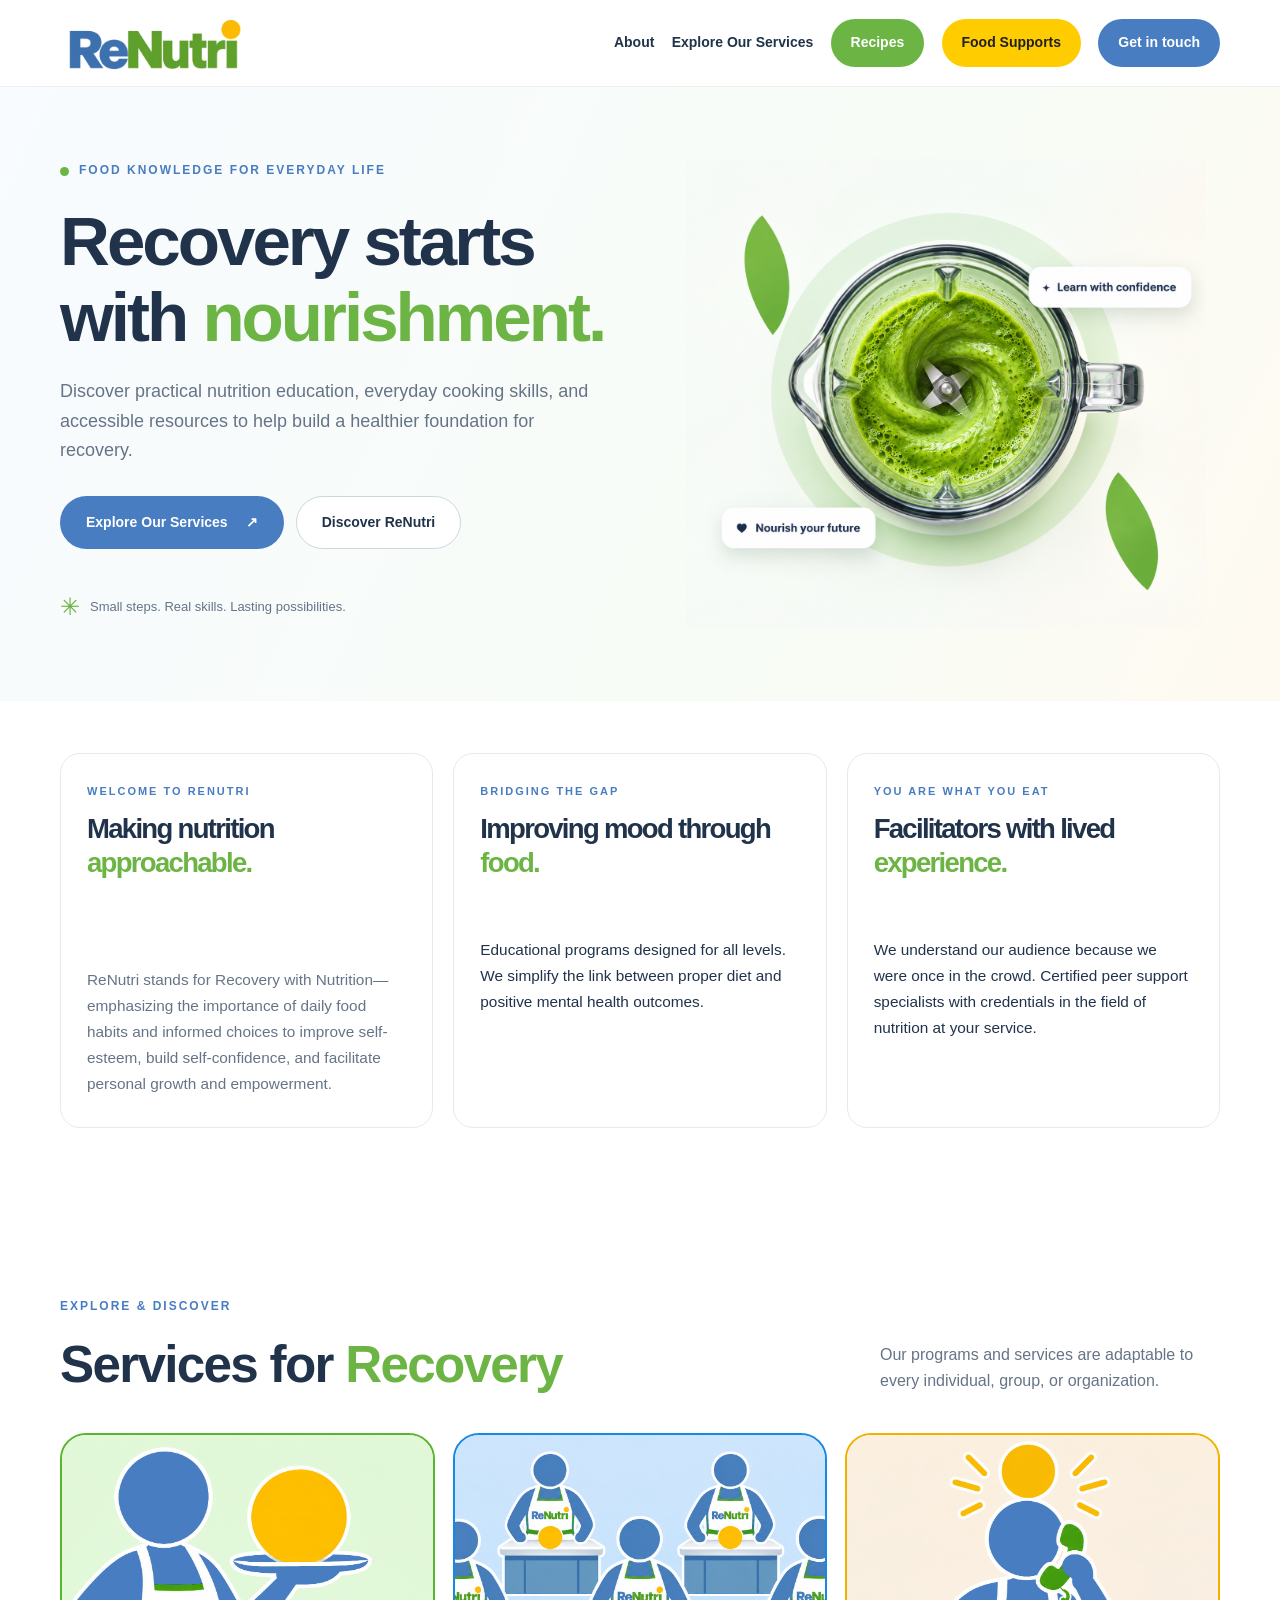
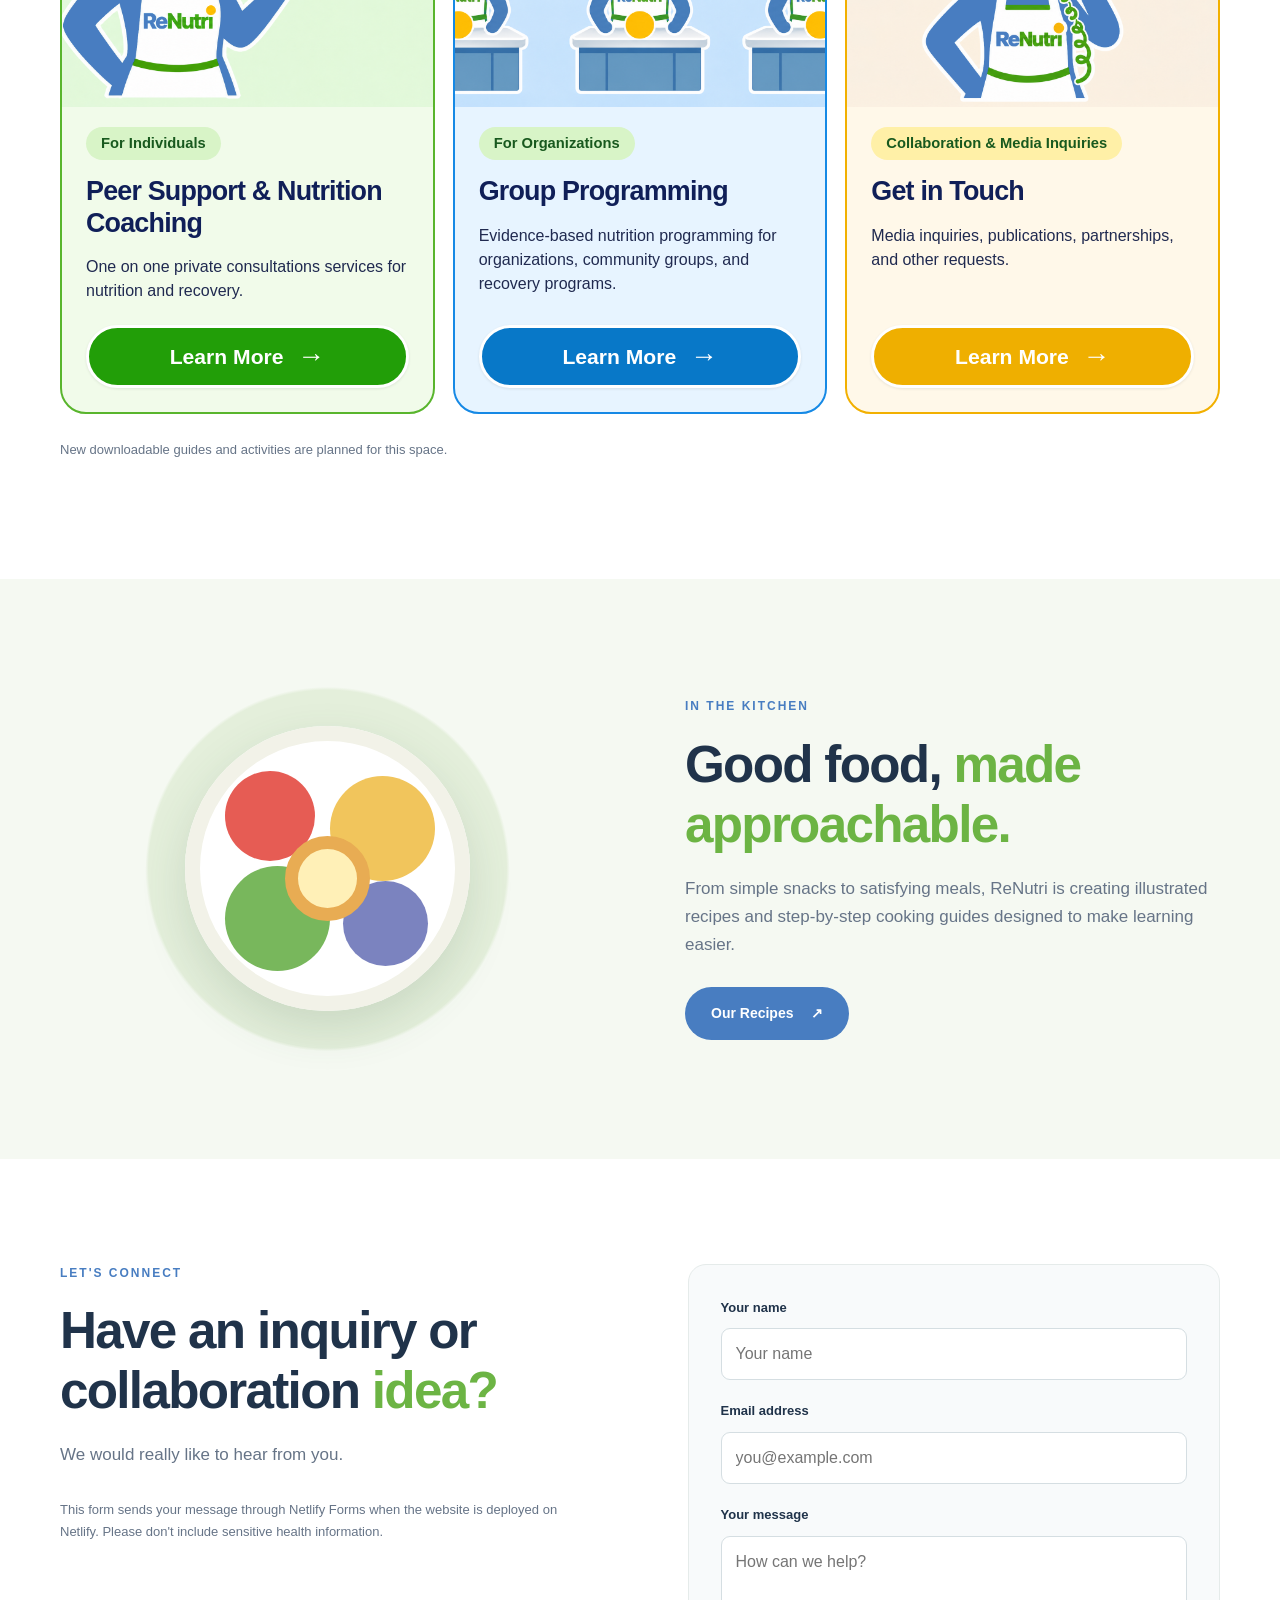
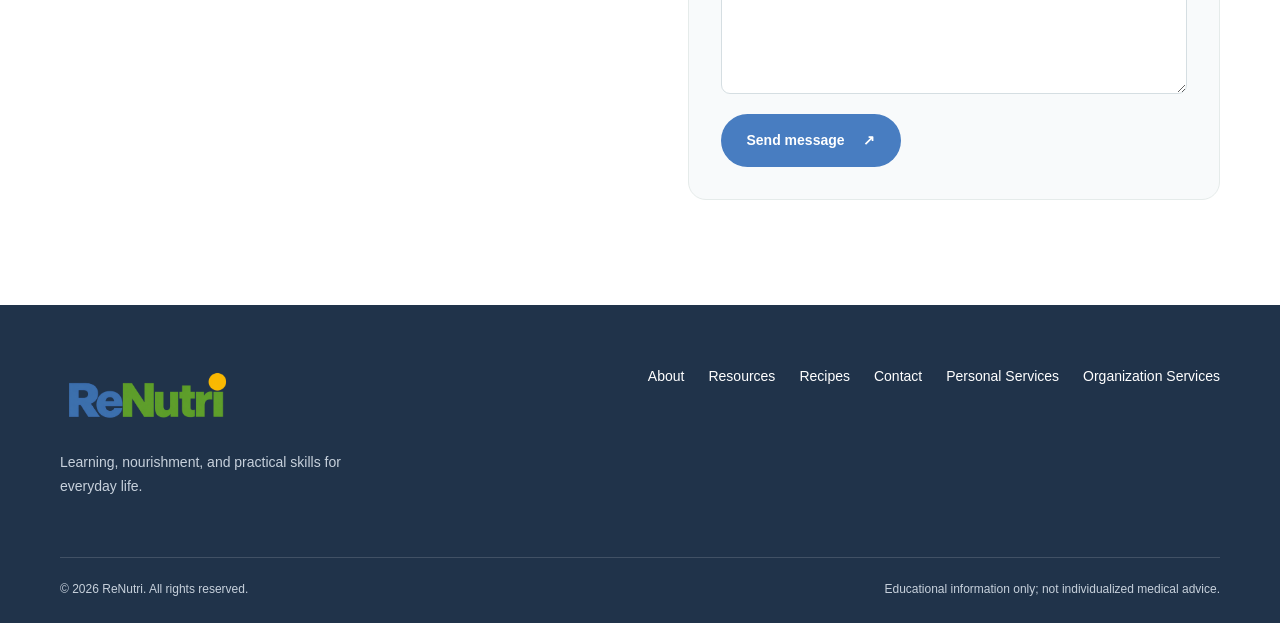
==== commit a948500f: "Add files via upload" ====
--- a/index.html
+++ b/index.html
@@ -67,9 +67,9 @@
 /* Align Discover ReNutri descriptions below uniformly spaced headings. */
 @media(min-width:621px){
 .homepage-principles h2{min-height:3.8em;margin-bottom:20px}
-.homepage-principles .intro .two-col{display:contents}
-.homepage-principles .intro .two-col > div:first-child{display:contents}
-.homepage-principles .intro .intro-body{display:contents}
+.homepage-principles .intro .two-col{display:flex;flex-direction:column;gap:0}
+.homepage-principles .intro .two-col > div:first-child{display:block}
+.homepage-principles .intro .intro-body{display:block}
 .homepage-principles .intro .intro-body p{margin-top:0}
 }
 @media(max-width:620px){.homepage-principles h2{min-height:0}}
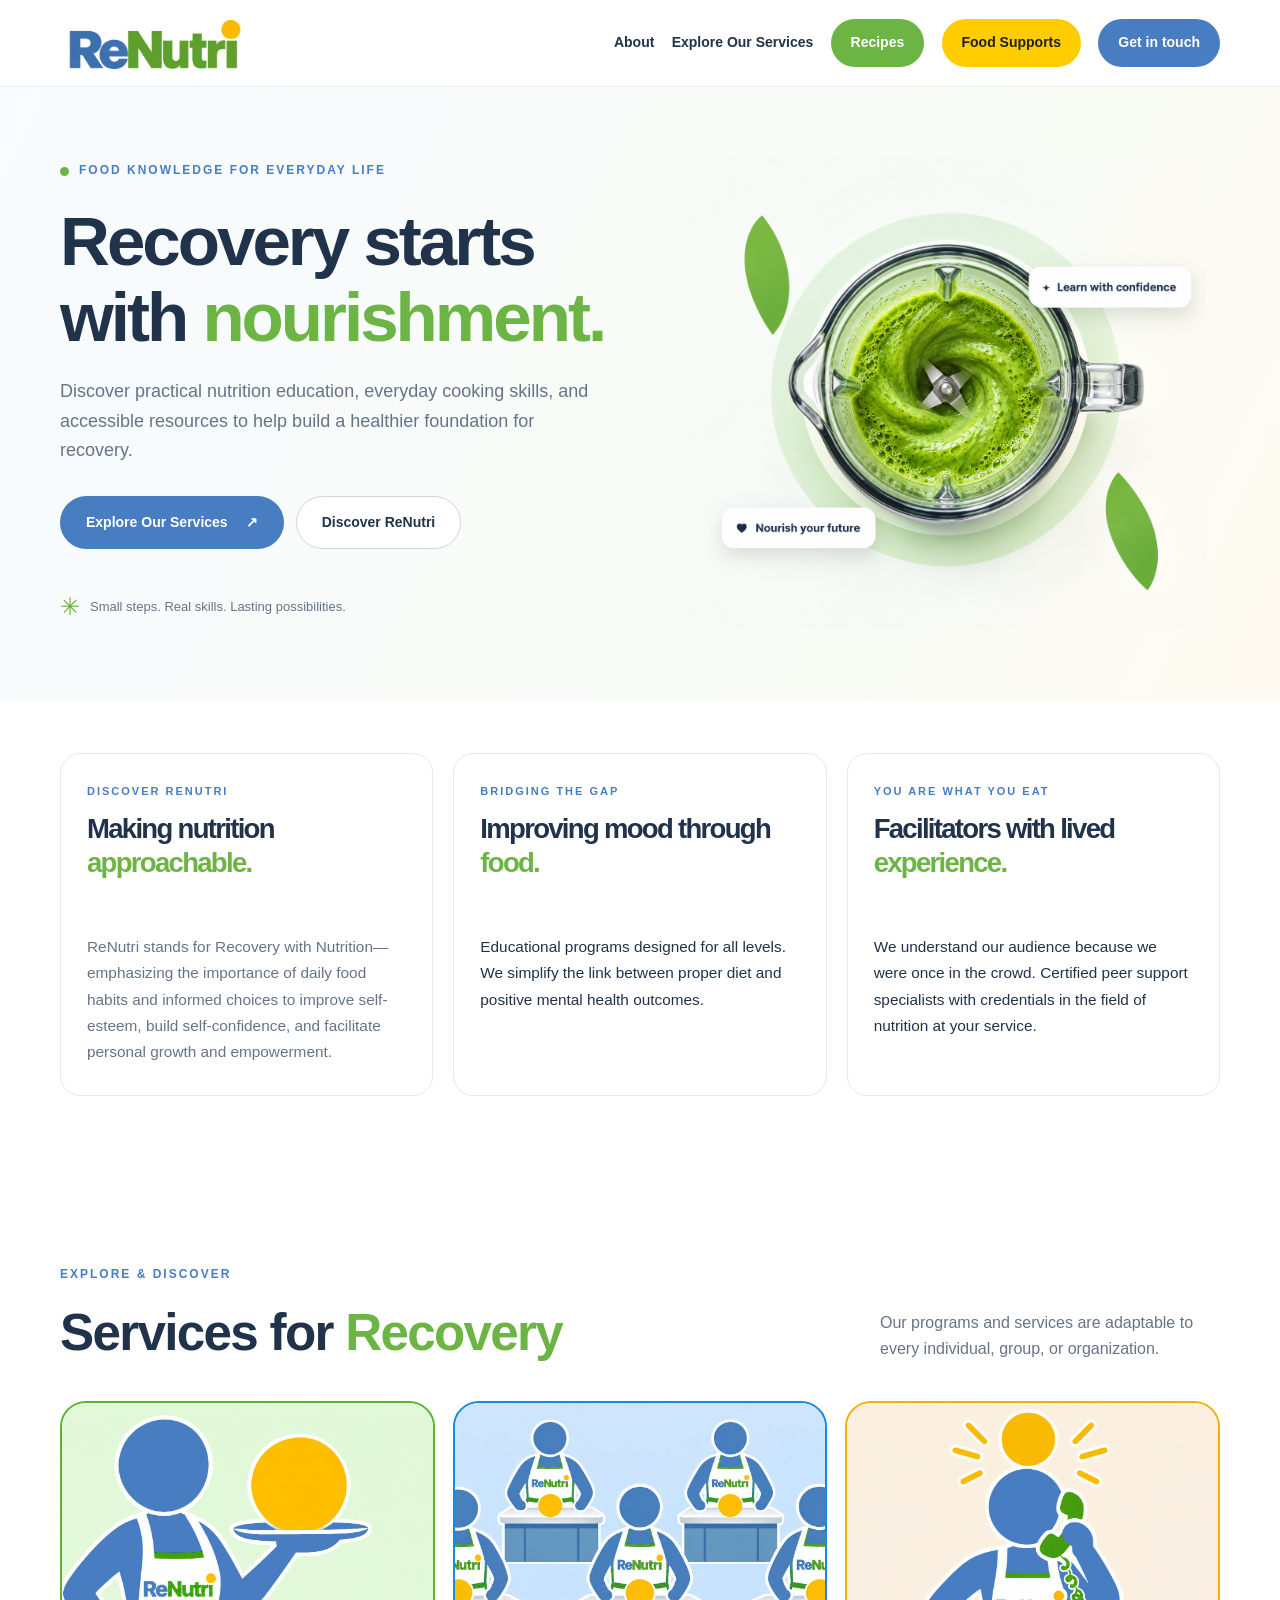
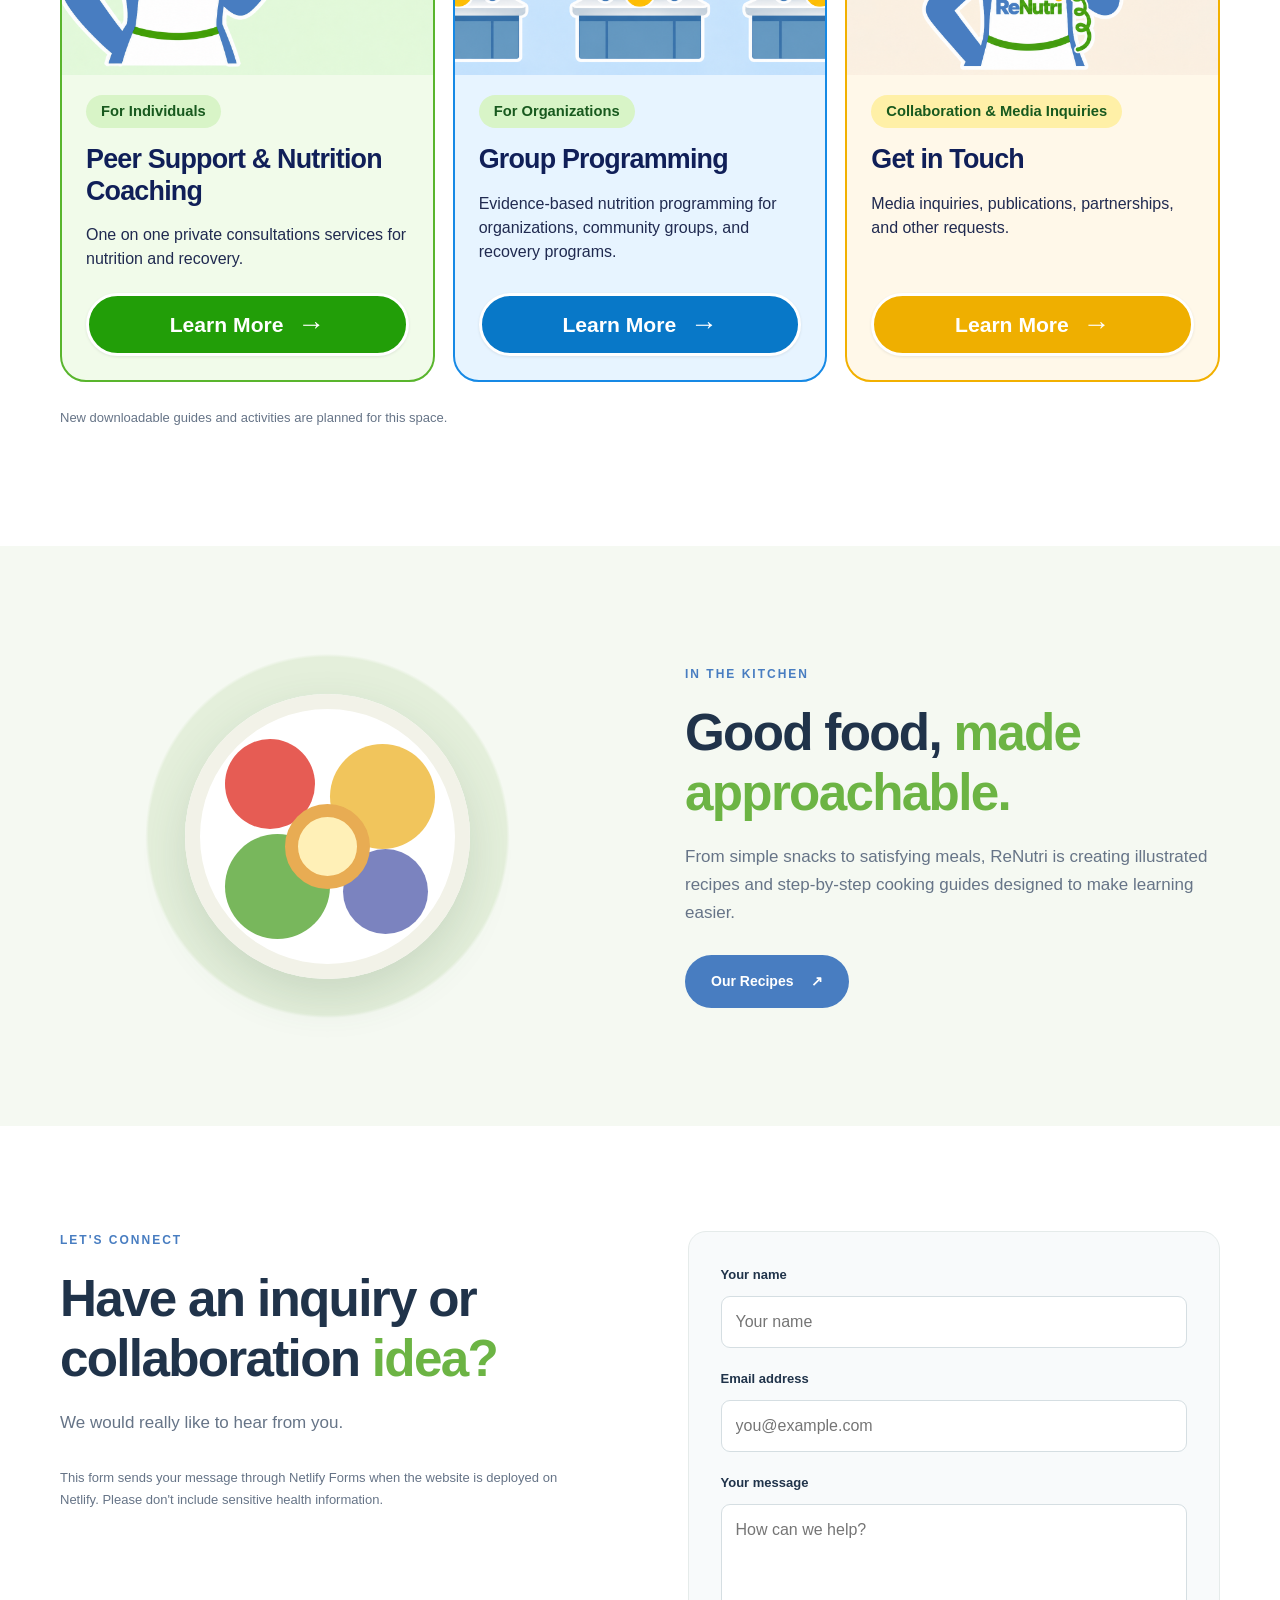
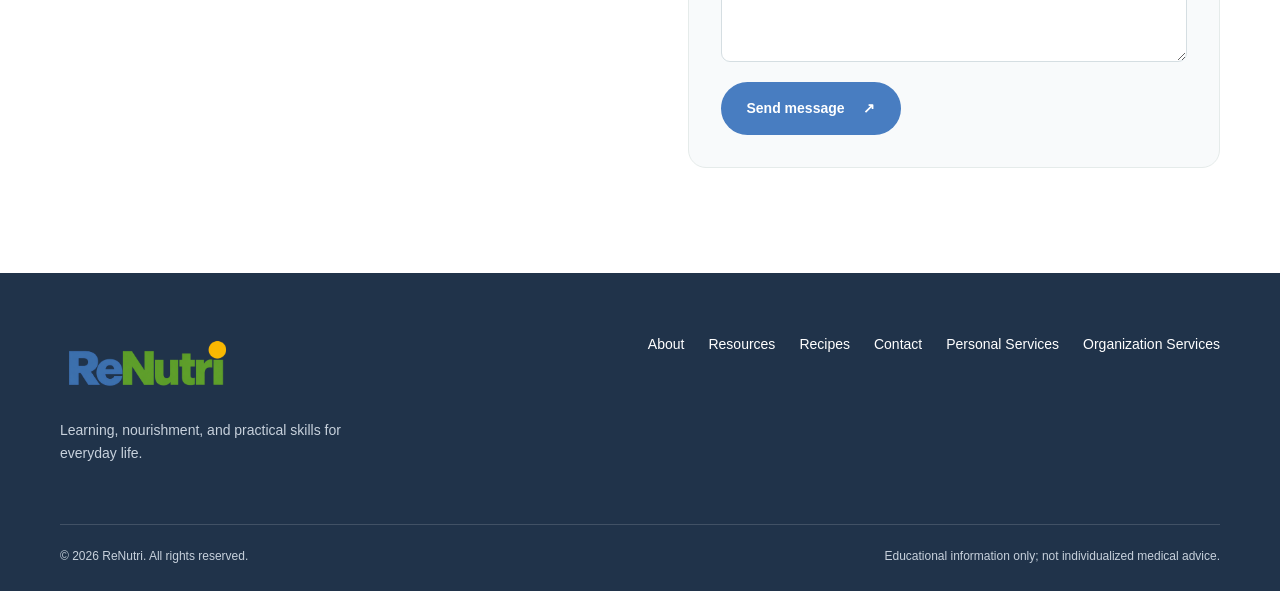
==== commit d53f88e3: "Add files via upload" ====
--- a/index.html
+++ b/index.html
@@ -73,6 +73,22 @@
 .homepage-principles .intro .intro-body p{margin-top:0}
 }
 @media(max-width:620px){.homepage-principles h2{min-height:0}}
+
+/* Discover ReNutri: keep headings and paragraph start lines aligned on desktop. */
+@media (min-width:901px){
+  .homepage-principles > section > .container{align-items:stretch}
+  .homepage-principles .section-tag{min-height:1.45em;margin:0 0 12px}
+  .homepage-principles h2,
+  .homepage-principles .intro h2{
+    font-size:clamp(1.45rem,2.15vw,2.05rem);
+    line-height:1.24;
+    height:3.72em;
+    min-height:3.72em;
+    margin:0 0 20px;
+  }
+  .homepage-principles .intro .two-col > div:first-child{margin:0;padding:0}
+  .homepage-principles .intro .intro-body{margin:0;padding:0}
+}
 </style>
 </head>
 <body>
@@ -84,7 +100,7 @@
 </div></header>
 <main id="main">
 <section class="hero" id="home"><div class="container hero-grid"><div class="hero-copy"><div class="eyebrow"><span class="eyebrow-dot"></span> Food knowledge for everyday life</div><h1>Recovery starts with <em>nourishment.</em></h1><p>Discover practical nutrition education, everyday cooking skills, and accessible resources to help build a healthier foundation for recovery.</p><div class="actions"><a class="btn btn-primary" href="#learn">Explore Our Services <span aria-hidden="true">↗</span></a><a class="btn btn-outline" href="#about">Discover ReNutri</a></div><div class="hero-note"><span class="note-icon">✳</span><span>Small steps. Real skills. Lasting possibilities.</span></div></div><div aria-label="Overhead view of a blender mixing a green smoothie, with Learn with confidence and Nourish your future labels" class="hero-art" role="img"><img alt="" class="hero-smoothie-image" src="renutri-green-smoothie-blender.png"/></div></div></section>
-<div class="homepage-principles" aria-label="ReNutri principles"><section class="intro section" id="about"><div class="container two-col"><div><div class="section-tag">WELCOME TO RENUTRI</div><h2>Making nutrition <span class="green">approachable.</span></h2></div><div class="intro-body"><p>ReNutri stands for Recovery with Nutrition—emphasizing the importance of daily food habits and informed choices to improve self-esteem, build self-confidence, and facilitate personal growth and empowerment.</p></div></div></section><section class="section editorial-section"><div class="container"><div class="section-tag">BRIDGING THE GAP</div><h2>Improving mood through <span class="green">food.</span></h2><p>Educational programs designed for all levels. We simplify the link between proper diet and positive mental health outcomes.</p></div></section><section class="section editorial-section"><div class="container"><div class="section-tag">YOU ARE WHAT YOU EAT</div><h2>Facilitators with lived <span class="green">experience.</span></h2><p>We understand our audience because we were once in the crowd. Certified peer support specialists with credentials in the field of nutrition at your service.</p></div></section>
+<div class="homepage-principles" aria-label="ReNutri principles"><section class="intro section" id="about"><div class="container two-col"><div><div class="section-tag">DISCOVER RENUTRI</div><h2>Making nutrition <span class="green">approachable.</span></h2></div><div class="intro-body"><p>ReNutri stands for Recovery with Nutrition—emphasizing the importance of daily food habits and informed choices to improve self-esteem, build self-confidence, and facilitate personal growth and empowerment.</p></div></div></section><section class="section editorial-section"><div class="container"><div class="section-tag">BRIDGING THE GAP</div><h2>Improving mood through <span class="green">food.</span></h2><p>Educational programs designed for all levels. We simplify the link between proper diet and positive mental health outcomes.</p></div></section><section class="section editorial-section"><div class="container"><div class="section-tag">YOU ARE WHAT YOU EAT</div><h2>Facilitators with lived <span class="green">experience.</span></h2><p>We understand our audience because we were once in the crowd. Certified peer support specialists with credentials in the field of nutrition at your service.</p></div></section>
 
 </div><section class="resources section" id="learn"><div class="container"><div class="section-tag">EXPLORE &amp; DISCOVER</div><div class="section-head"><h2>Services for <span class="green">Recovery</span></h2><p>Our programs and services are adaptable to every individual, group, or organization.</p></div><div class="resource-grid"><article class="resource-card resource-card--individuals"><div class="resource-illustration"><img alt="ReNutri team member holding a tray with a yellow circle" loading="lazy" src="renutri-individuals.png"/></div><div class="resource-content"><span class="pill">For Individuals</span><h3>Peer Support &amp; Nutrition Coaching</h3><p>One on one private consultations services for nutrition and recovery.</p><a aria-label="Learn more: For Individuals" class="resource-action" href="personal-services.html">Learn More <span aria-hidden="true">→</span></a></div></article><article class="resource-card resource-card--organizations"><div class="resource-illustration"><img alt="Five ReNutri participants at kitchen workstations" loading="lazy" src="renutri-organizations.png"/></div><div class="resource-content"><span class="pill">For Organizations</span><h3>Group Programming</h3><p>Evidence-based nutrition programming for organizations, community groups, and recovery programs.</p><a aria-label="Learn more: For Organizations" class="resource-action" href="organization-services.html">Learn More <span aria-hidden="true">→</span></a></div></article><article class="resource-card resource-card--media"><div class="resource-illustration"><img alt="ReNutri team member on a telephone with a yellow idea halo" loading="lazy" src="renutri-media.png"/></div><div class="resource-content"><span class="pill">Collaboration &amp; Media Inquiries</span><h3>Get in Touch</h3><p>Media inquiries, publications, partnerships, and other requests.</p><a aria-label="Learn more: Collaboration &amp; Media Inquiries" class="resource-action" href="#contact">Learn More <span aria-hidden="true">→</span></a></div></article></div><p class="section-footnote">New downloadable guides and activities are planned for this space.</p></div></section>
 <section class="recipe-band section" id="recipes"><div class="container recipe-layout"><div aria-hidden="true" class="recipe-art"><div class="plate"><span class="fruit fruit-a"></span><span class="fruit fruit-b"></span><span class="fruit fruit-c"></span><span class="fruit fruit-d"></span><span class="fruit fruit-e"></span></div></div><div><div class="section-tag">IN THE KITCHEN</div><h2>Good food, <span class="green">made approachable.</span></h2><p>From simple snacks to satisfying meals, ReNutri is creating illustrated recipes and step-by-step cooking guides designed to make learning easier.</p><a class="btn btn-primary" href="recipes.html">Our Recipes <span aria-hidden="true">↗</span></a></div></div></section>
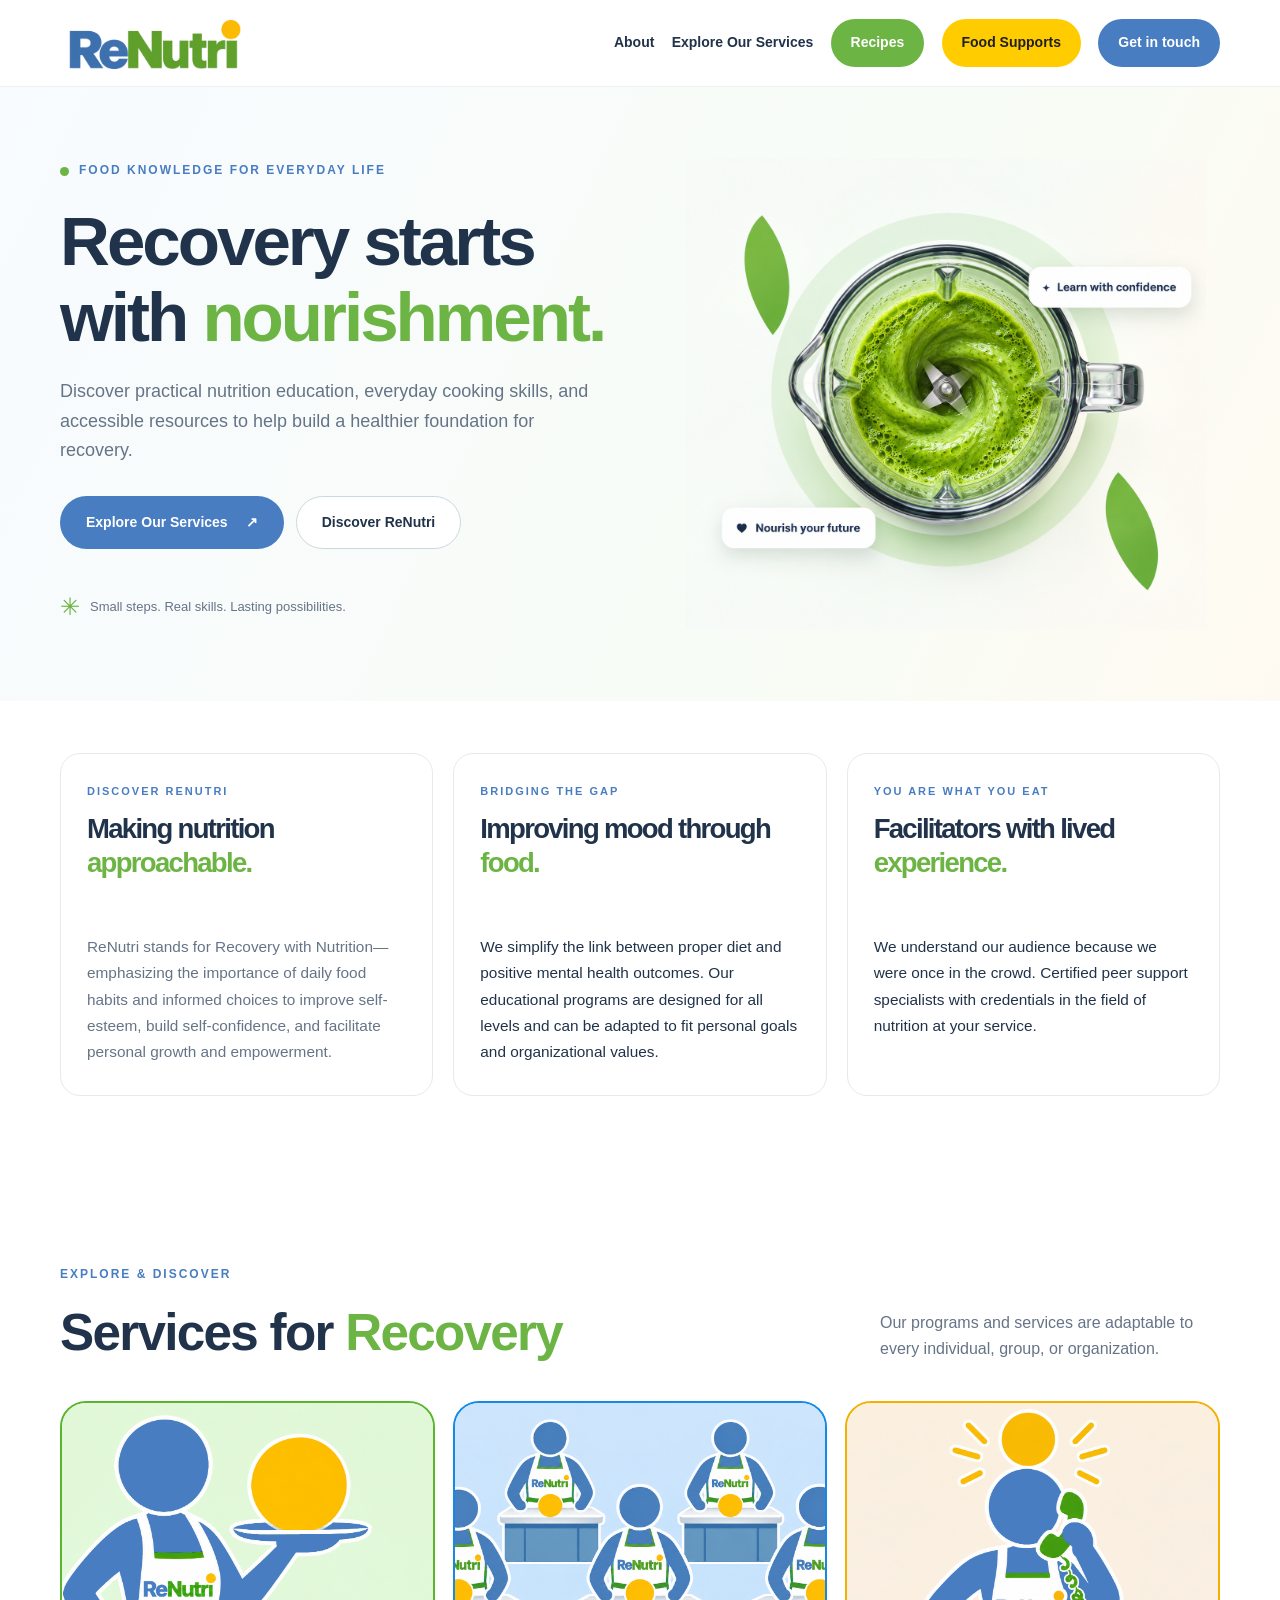
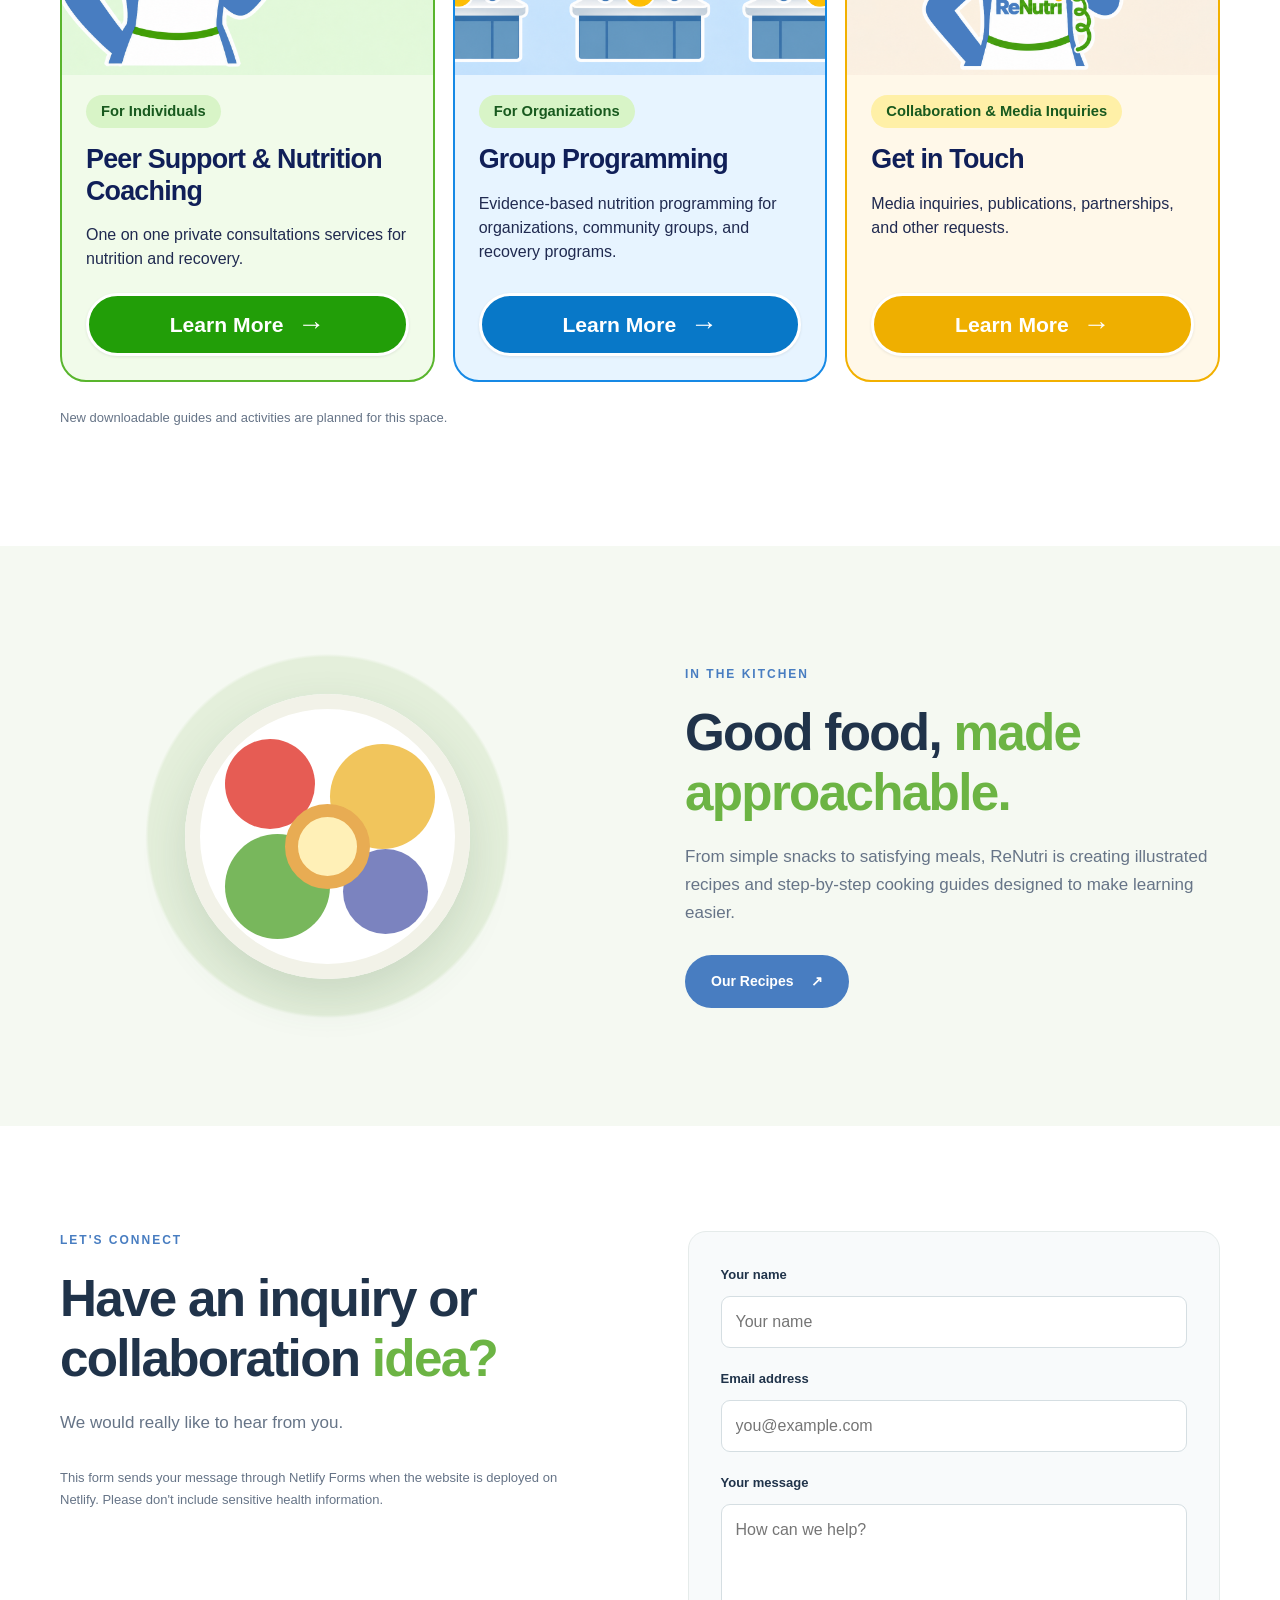
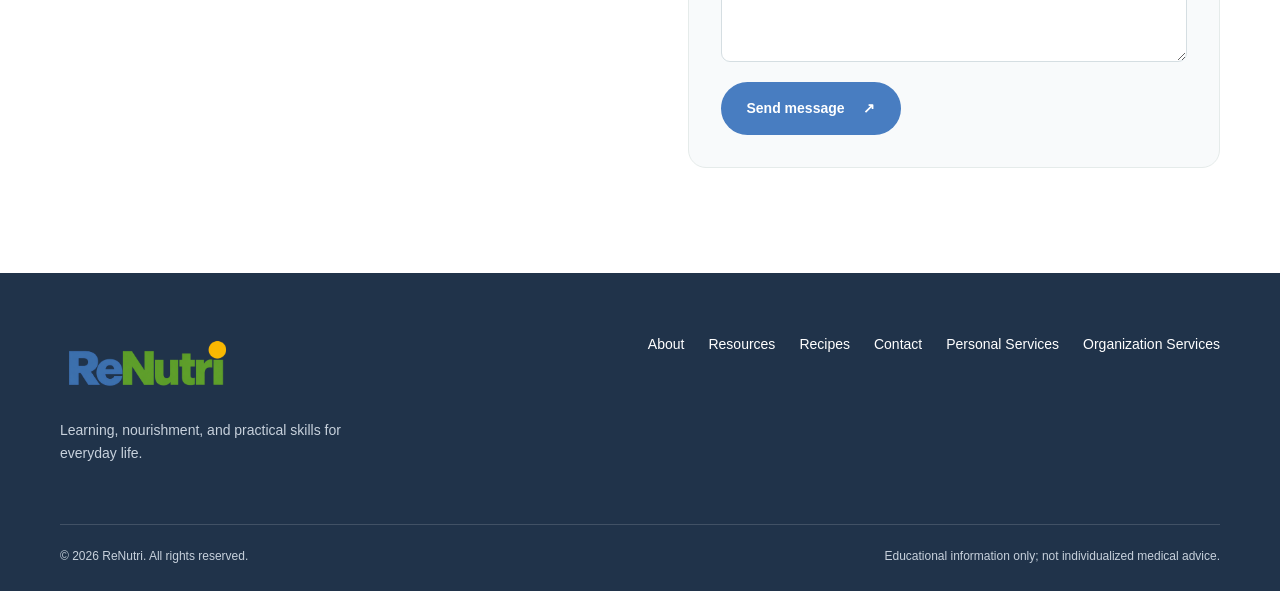
==== commit a1693410: "Add files via upload" ====
--- a/index.html
+++ b/index.html
@@ -100,7 +100,7 @@
 </div></header>
 <main id="main">
 <section class="hero" id="home"><div class="container hero-grid"><div class="hero-copy"><div class="eyebrow"><span class="eyebrow-dot"></span> Food knowledge for everyday life</div><h1>Recovery starts with <em>nourishment.</em></h1><p>Discover practical nutrition education, everyday cooking skills, and accessible resources to help build a healthier foundation for recovery.</p><div class="actions"><a class="btn btn-primary" href="#learn">Explore Our Services <span aria-hidden="true">↗</span></a><a class="btn btn-outline" href="#about">Discover ReNutri</a></div><div class="hero-note"><span class="note-icon">✳</span><span>Small steps. Real skills. Lasting possibilities.</span></div></div><div aria-label="Overhead view of a blender mixing a green smoothie, with Learn with confidence and Nourish your future labels" class="hero-art" role="img"><img alt="" class="hero-smoothie-image" src="renutri-green-smoothie-blender.png"/></div></div></section>
-<div class="homepage-principles" aria-label="ReNutri principles"><section class="intro section" id="about"><div class="container two-col"><div><div class="section-tag">DISCOVER RENUTRI</div><h2>Making nutrition <span class="green">approachable.</span></h2></div><div class="intro-body"><p>ReNutri stands for Recovery with Nutrition—emphasizing the importance of daily food habits and informed choices to improve self-esteem, build self-confidence, and facilitate personal growth and empowerment.</p></div></div></section><section class="section editorial-section"><div class="container"><div class="section-tag">BRIDGING THE GAP</div><h2>Improving mood through <span class="green">food.</span></h2><p>Educational programs designed for all levels. We simplify the link between proper diet and positive mental health outcomes.</p></div></section><section class="section editorial-section"><div class="container"><div class="section-tag">YOU ARE WHAT YOU EAT</div><h2>Facilitators with lived <span class="green">experience.</span></h2><p>We understand our audience because we were once in the crowd. Certified peer support specialists with credentials in the field of nutrition at your service.</p></div></section>
+<div class="homepage-principles" aria-label="ReNutri principles"><section class="intro section" id="about"><div class="container two-col"><div><div class="section-tag">DISCOVER RENUTRI</div><h2>Making nutrition <span class="green">approachable.</span></h2></div><div class="intro-body"><p>ReNutri stands for Recovery with Nutrition—emphasizing the importance of daily food habits and informed choices to improve self-esteem, build self-confidence, and facilitate personal growth and empowerment.</p></div></div></section><section class="section editorial-section"><div class="container"><div class="section-tag">BRIDGING THE GAP</div><h2>Improving mood through <span class="green">food.</span></h2><p>We simplify the link between proper diet and positive mental health outcomes. Our educational programs are designed for all levels and can be adapted to fit personal goals and organizational values.</p></div></section><section class="section editorial-section"><div class="container"><div class="section-tag">YOU ARE WHAT YOU EAT</div><h2>Facilitators with lived <span class="green">experience.</span></h2><p>We understand our audience because we were once in the crowd. Certified peer support specialists with credentials in the field of nutrition at your service.</p></div></section>
 
 </div><section class="resources section" id="learn"><div class="container"><div class="section-tag">EXPLORE &amp; DISCOVER</div><div class="section-head"><h2>Services for <span class="green">Recovery</span></h2><p>Our programs and services are adaptable to every individual, group, or organization.</p></div><div class="resource-grid"><article class="resource-card resource-card--individuals"><div class="resource-illustration"><img alt="ReNutri team member holding a tray with a yellow circle" loading="lazy" src="renutri-individuals.png"/></div><div class="resource-content"><span class="pill">For Individuals</span><h3>Peer Support &amp; Nutrition Coaching</h3><p>One on one private consultations services for nutrition and recovery.</p><a aria-label="Learn more: For Individuals" class="resource-action" href="personal-services.html">Learn More <span aria-hidden="true">→</span></a></div></article><article class="resource-card resource-card--organizations"><div class="resource-illustration"><img alt="Five ReNutri participants at kitchen workstations" loading="lazy" src="renutri-organizations.png"/></div><div class="resource-content"><span class="pill">For Organizations</span><h3>Group Programming</h3><p>Evidence-based nutrition programming for organizations, community groups, and recovery programs.</p><a aria-label="Learn more: For Organizations" class="resource-action" href="organization-services.html">Learn More <span aria-hidden="true">→</span></a></div></article><article class="resource-card resource-card--media"><div class="resource-illustration"><img alt="ReNutri team member on a telephone with a yellow idea halo" loading="lazy" src="renutri-media.png"/></div><div class="resource-content"><span class="pill">Collaboration &amp; Media Inquiries</span><h3>Get in Touch</h3><p>Media inquiries, publications, partnerships, and other requests.</p><a aria-label="Learn more: Collaboration &amp; Media Inquiries" class="resource-action" href="#contact">Learn More <span aria-hidden="true">→</span></a></div></article></div><p class="section-footnote">New downloadable guides and activities are planned for this space.</p></div></section>
 <section class="recipe-band section" id="recipes"><div class="container recipe-layout"><div aria-hidden="true" class="recipe-art"><div class="plate"><span class="fruit fruit-a"></span><span class="fruit fruit-b"></span><span class="fruit fruit-c"></span><span class="fruit fruit-d"></span><span class="fruit fruit-e"></span></div></div><div><div class="section-tag">IN THE KITCHEN</div><h2>Good food, <span class="green">made approachable.</span></h2><p>From simple snacks to satisfying meals, ReNutri is creating illustrated recipes and step-by-step cooking guides designed to make learning easier.</p><a class="btn btn-primary" href="recipes.html">Our Recipes <span aria-hidden="true">↗</span></a></div></div></section>
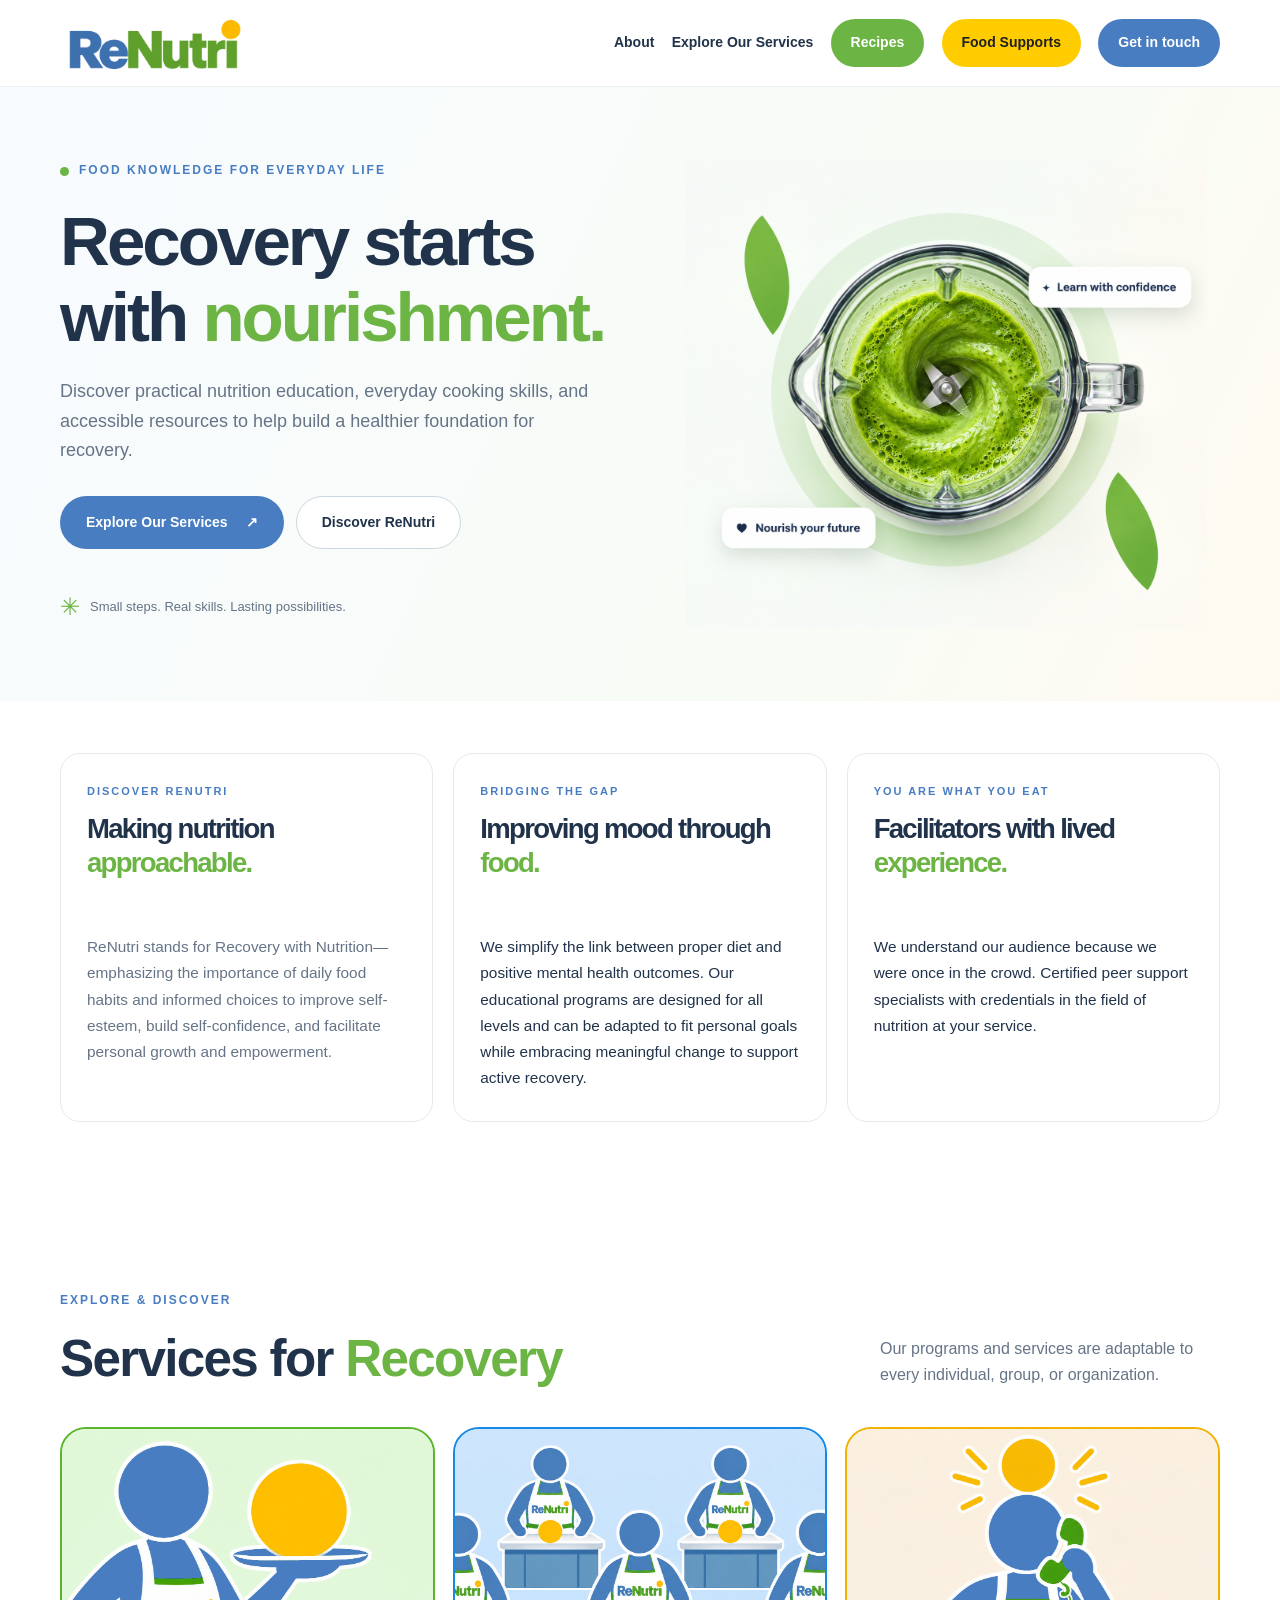
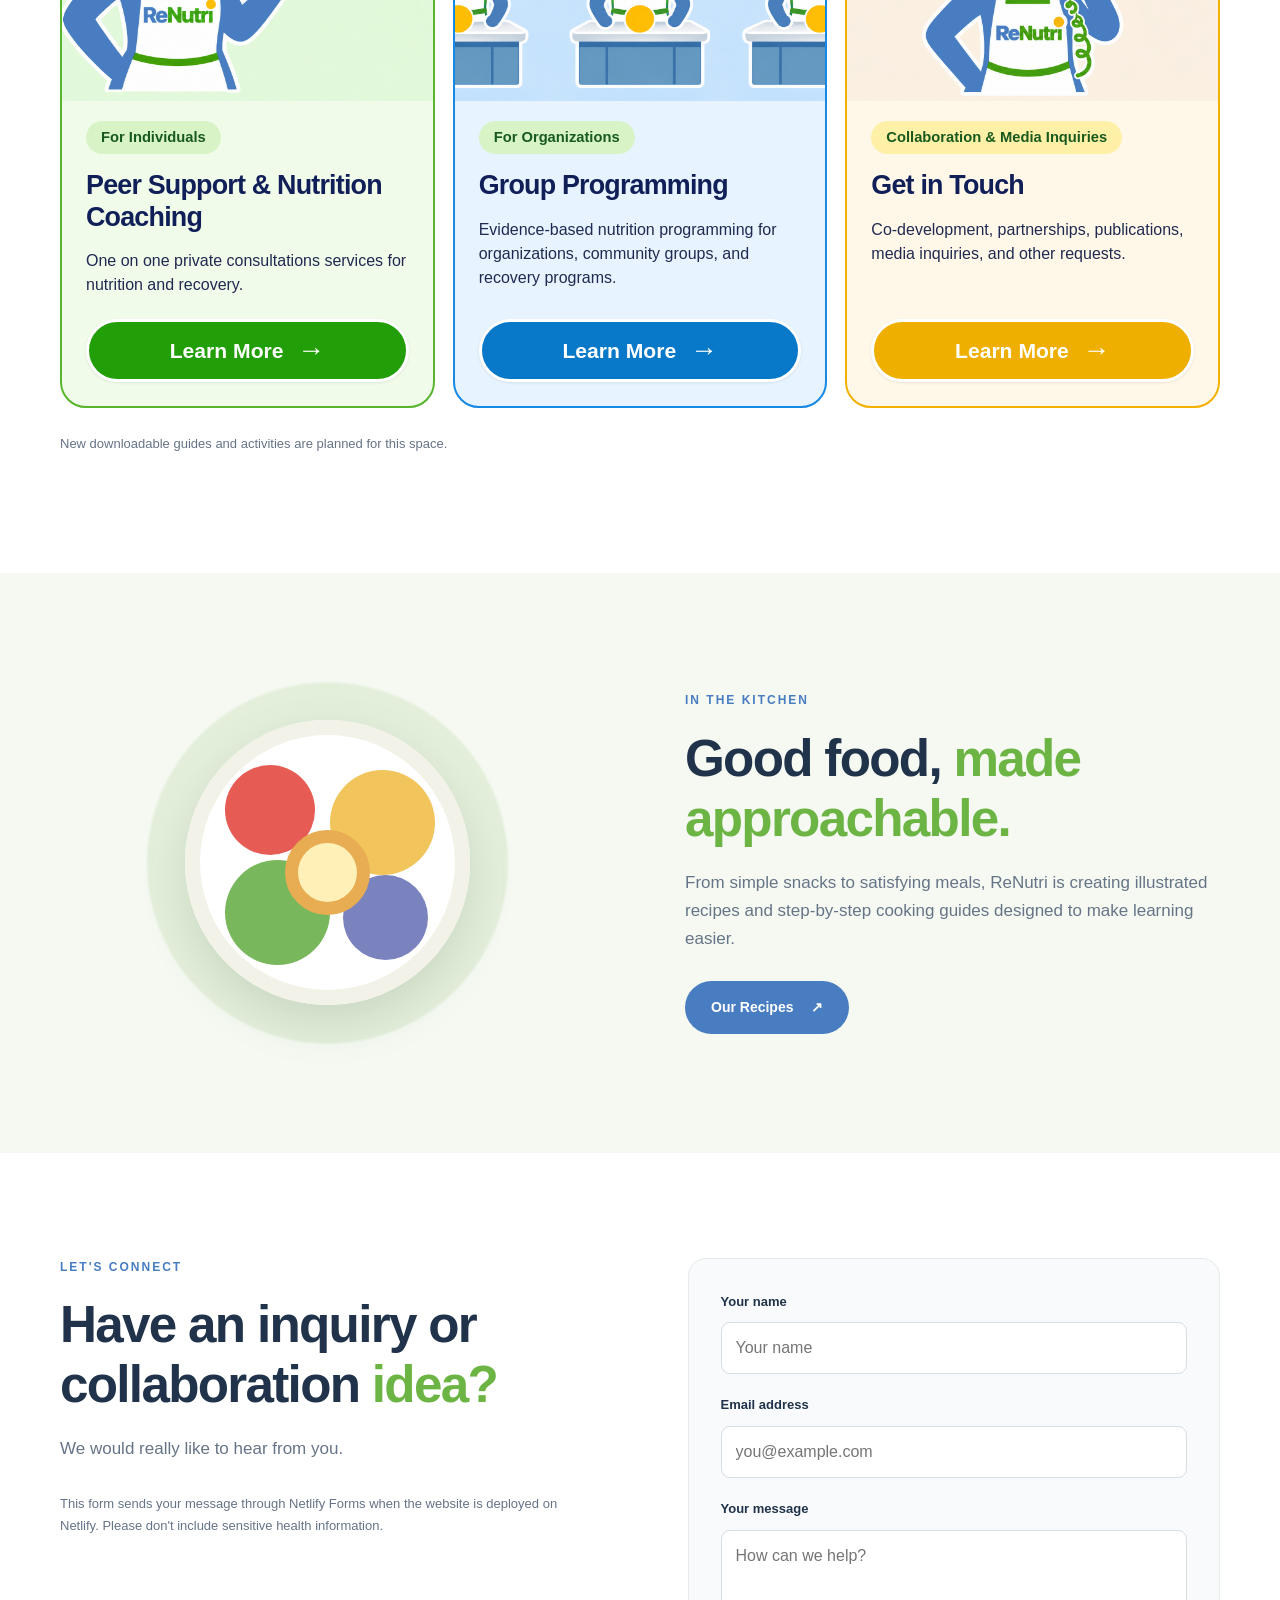
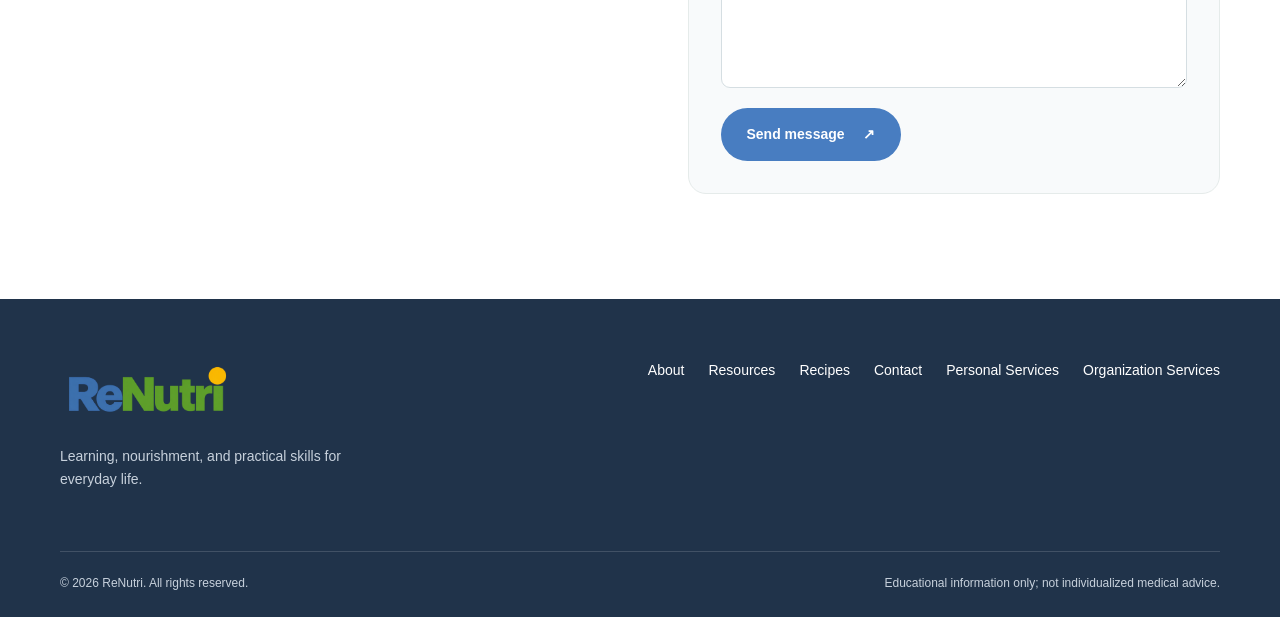
==== commit 3848e199: "Add files via upload" ====
--- a/index.html
+++ b/index.html
@@ -100,9 +100,9 @@
 </div></header>
 <main id="main">
 <section class="hero" id="home"><div class="container hero-grid"><div class="hero-copy"><div class="eyebrow"><span class="eyebrow-dot"></span> Food knowledge for everyday life</div><h1>Recovery starts with <em>nourishment.</em></h1><p>Discover practical nutrition education, everyday cooking skills, and accessible resources to help build a healthier foundation for recovery.</p><div class="actions"><a class="btn btn-primary" href="#learn">Explore Our Services <span aria-hidden="true">↗</span></a><a class="btn btn-outline" href="#about">Discover ReNutri</a></div><div class="hero-note"><span class="note-icon">✳</span><span>Small steps. Real skills. Lasting possibilities.</span></div></div><div aria-label="Overhead view of a blender mixing a green smoothie, with Learn with confidence and Nourish your future labels" class="hero-art" role="img"><img alt="" class="hero-smoothie-image" src="renutri-green-smoothie-blender.png"/></div></div></section>
-<div class="homepage-principles" aria-label="ReNutri principles"><section class="intro section" id="about"><div class="container two-col"><div><div class="section-tag">DISCOVER RENUTRI</div><h2>Making nutrition <span class="green">approachable.</span></h2></div><div class="intro-body"><p>ReNutri stands for Recovery with Nutrition—emphasizing the importance of daily food habits and informed choices to improve self-esteem, build self-confidence, and facilitate personal growth and empowerment.</p></div></div></section><section class="section editorial-section"><div class="container"><div class="section-tag">BRIDGING THE GAP</div><h2>Improving mood through <span class="green">food.</span></h2><p>We simplify the link between proper diet and positive mental health outcomes. Our educational programs are designed for all levels and can be adapted to fit personal goals and organizational values.</p></div></section><section class="section editorial-section"><div class="container"><div class="section-tag">YOU ARE WHAT YOU EAT</div><h2>Facilitators with lived <span class="green">experience.</span></h2><p>We understand our audience because we were once in the crowd. Certified peer support specialists with credentials in the field of nutrition at your service.</p></div></section>
+<div class="homepage-principles" aria-label="ReNutri principles"><section class="intro section" id="about"><div class="container two-col"><div><div class="section-tag">DISCOVER RENUTRI</div><h2>Making nutrition <span class="green">approachable.</span></h2></div><div class="intro-body"><p>ReNutri stands for Recovery with Nutrition—emphasizing the importance of daily food habits and informed choices to improve self-esteem, build self-confidence, and facilitate personal growth and empowerment.</p></div></div></section><section class="section editorial-section"><div class="container"><div class="section-tag">BRIDGING THE GAP</div><h2>Improving mood through <span class="green">food.</span></h2><p>We simplify the link between proper diet and positive mental health outcomes. Our educational programs are designed for all levels and can be adapted to fit personal goals while embracing meaningful change to support active recovery.</p></div></section><section class="section editorial-section"><div class="container"><div class="section-tag">YOU ARE WHAT YOU EAT</div><h2>Facilitators with lived <span class="green">experience.</span></h2><p>We understand our audience because we were once in the crowd. Certified peer support specialists with credentials in the field of nutrition at your service.</p></div></section>
 
-</div><section class="resources section" id="learn"><div class="container"><div class="section-tag">EXPLORE &amp; DISCOVER</div><div class="section-head"><h2>Services for <span class="green">Recovery</span></h2><p>Our programs and services are adaptable to every individual, group, or organization.</p></div><div class="resource-grid"><article class="resource-card resource-card--individuals"><div class="resource-illustration"><img alt="ReNutri team member holding a tray with a yellow circle" loading="lazy" src="renutri-individuals.png"/></div><div class="resource-content"><span class="pill">For Individuals</span><h3>Peer Support &amp; Nutrition Coaching</h3><p>One on one private consultations services for nutrition and recovery.</p><a aria-label="Learn more: For Individuals" class="resource-action" href="personal-services.html">Learn More <span aria-hidden="true">→</span></a></div></article><article class="resource-card resource-card--organizations"><div class="resource-illustration"><img alt="Five ReNutri participants at kitchen workstations" loading="lazy" src="renutri-organizations.png"/></div><div class="resource-content"><span class="pill">For Organizations</span><h3>Group Programming</h3><p>Evidence-based nutrition programming for organizations, community groups, and recovery programs.</p><a aria-label="Learn more: For Organizations" class="resource-action" href="organization-services.html">Learn More <span aria-hidden="true">→</span></a></div></article><article class="resource-card resource-card--media"><div class="resource-illustration"><img alt="ReNutri team member on a telephone with a yellow idea halo" loading="lazy" src="renutri-media.png"/></div><div class="resource-content"><span class="pill">Collaboration &amp; Media Inquiries</span><h3>Get in Touch</h3><p>Media inquiries, publications, partnerships, and other requests.</p><a aria-label="Learn more: Collaboration &amp; Media Inquiries" class="resource-action" href="#contact">Learn More <span aria-hidden="true">→</span></a></div></article></div><p class="section-footnote">New downloadable guides and activities are planned for this space.</p></div></section>
+</div><section class="resources section" id="learn"><div class="container"><div class="section-tag">EXPLORE &amp; DISCOVER</div><div class="section-head"><h2>Services for <span class="green">Recovery</span></h2><p>Our programs and services are adaptable to every individual, group, or organization.</p></div><div class="resource-grid"><article class="resource-card resource-card--individuals"><div class="resource-illustration"><img alt="ReNutri team member holding a tray with a yellow circle" loading="lazy" src="renutri-individuals.png"/></div><div class="resource-content"><span class="pill">For Individuals</span><h3>Peer Support &amp; Nutrition Coaching</h3><p>One on one private consultations services for nutrition and recovery.</p><a aria-label="Learn more: For Individuals" class="resource-action" href="personal-services.html">Learn More <span aria-hidden="true">→</span></a></div></article><article class="resource-card resource-card--organizations"><div class="resource-illustration"><img alt="Five ReNutri participants at kitchen workstations" loading="lazy" src="renutri-organizations.png"/></div><div class="resource-content"><span class="pill">For Organizations</span><h3>Group Programming</h3><p>Evidence-based nutrition programming for organizations, community groups, and recovery programs.</p><a aria-label="Learn more: For Organizations" class="resource-action" href="organization-services.html">Learn More <span aria-hidden="true">→</span></a></div></article><article class="resource-card resource-card--media"><div class="resource-illustration"><img alt="ReNutri team member on a telephone with a yellow idea halo" loading="lazy" src="renutri-media.png"/></div><div class="resource-content"><span class="pill">Collaboration &amp; Media Inquiries</span><h3>Get in Touch</h3><p>Co-development, partnerships, publications, media inquiries, and other requests.</p><a aria-label="Learn more: Collaboration &amp; Media Inquiries" class="resource-action" href="#contact">Learn More <span aria-hidden="true">→</span></a></div></article></div><p class="section-footnote">New downloadable guides and activities are planned for this space.</p></div></section>
 <section class="recipe-band section" id="recipes"><div class="container recipe-layout"><div aria-hidden="true" class="recipe-art"><div class="plate"><span class="fruit fruit-a"></span><span class="fruit fruit-b"></span><span class="fruit fruit-c"></span><span class="fruit fruit-d"></span><span class="fruit fruit-e"></span></div></div><div><div class="section-tag">IN THE KITCHEN</div><h2>Good food, <span class="green">made approachable.</span></h2><p>From simple snacks to satisfying meals, ReNutri is creating illustrated recipes and step-by-step cooking guides designed to make learning easier.</p><a class="btn btn-primary" href="recipes.html">Our Recipes <span aria-hidden="true">↗</span></a></div></div></section>
 <section class="contact section" id="contact"><div class="container contact-layout"><div><div class="section-tag">LET'S CONNECT</div><h2>Have an inquiry or collaboration <span class="green">idea?</span></h2><p>We would really like to hear from you.</p><p class="privacy-note">This form sends your message through Netlify Forms when the website is deployed on Netlify. Please don't include sensitive health information.</p></div><form action="/thank-you.html" class="contact-form" data-netlify="true" method="POST" name="contact" netlify-honeypot="bot-field"><input name="form-name" type="hidden" value="contact"/><p class="hidden"><label>Do not fill this out: <input name="bot-field"/></label></p><label for="name">Your name</label><input autocomplete="name" id="name" name="name" placeholder="Your name" required=""/><label for="email">Email address</label><input autocomplete="email" id="email" name="email" placeholder="you@example.com" required="" type="email"/><label for="message">Your message</label><textarea id="message" name="message" placeholder="How can we help?" required="" rows="5"></textarea><button class="btn btn-primary" type="submit">Send message <span aria-hidden="true">↗</span></button></form></div></section>
 </main>
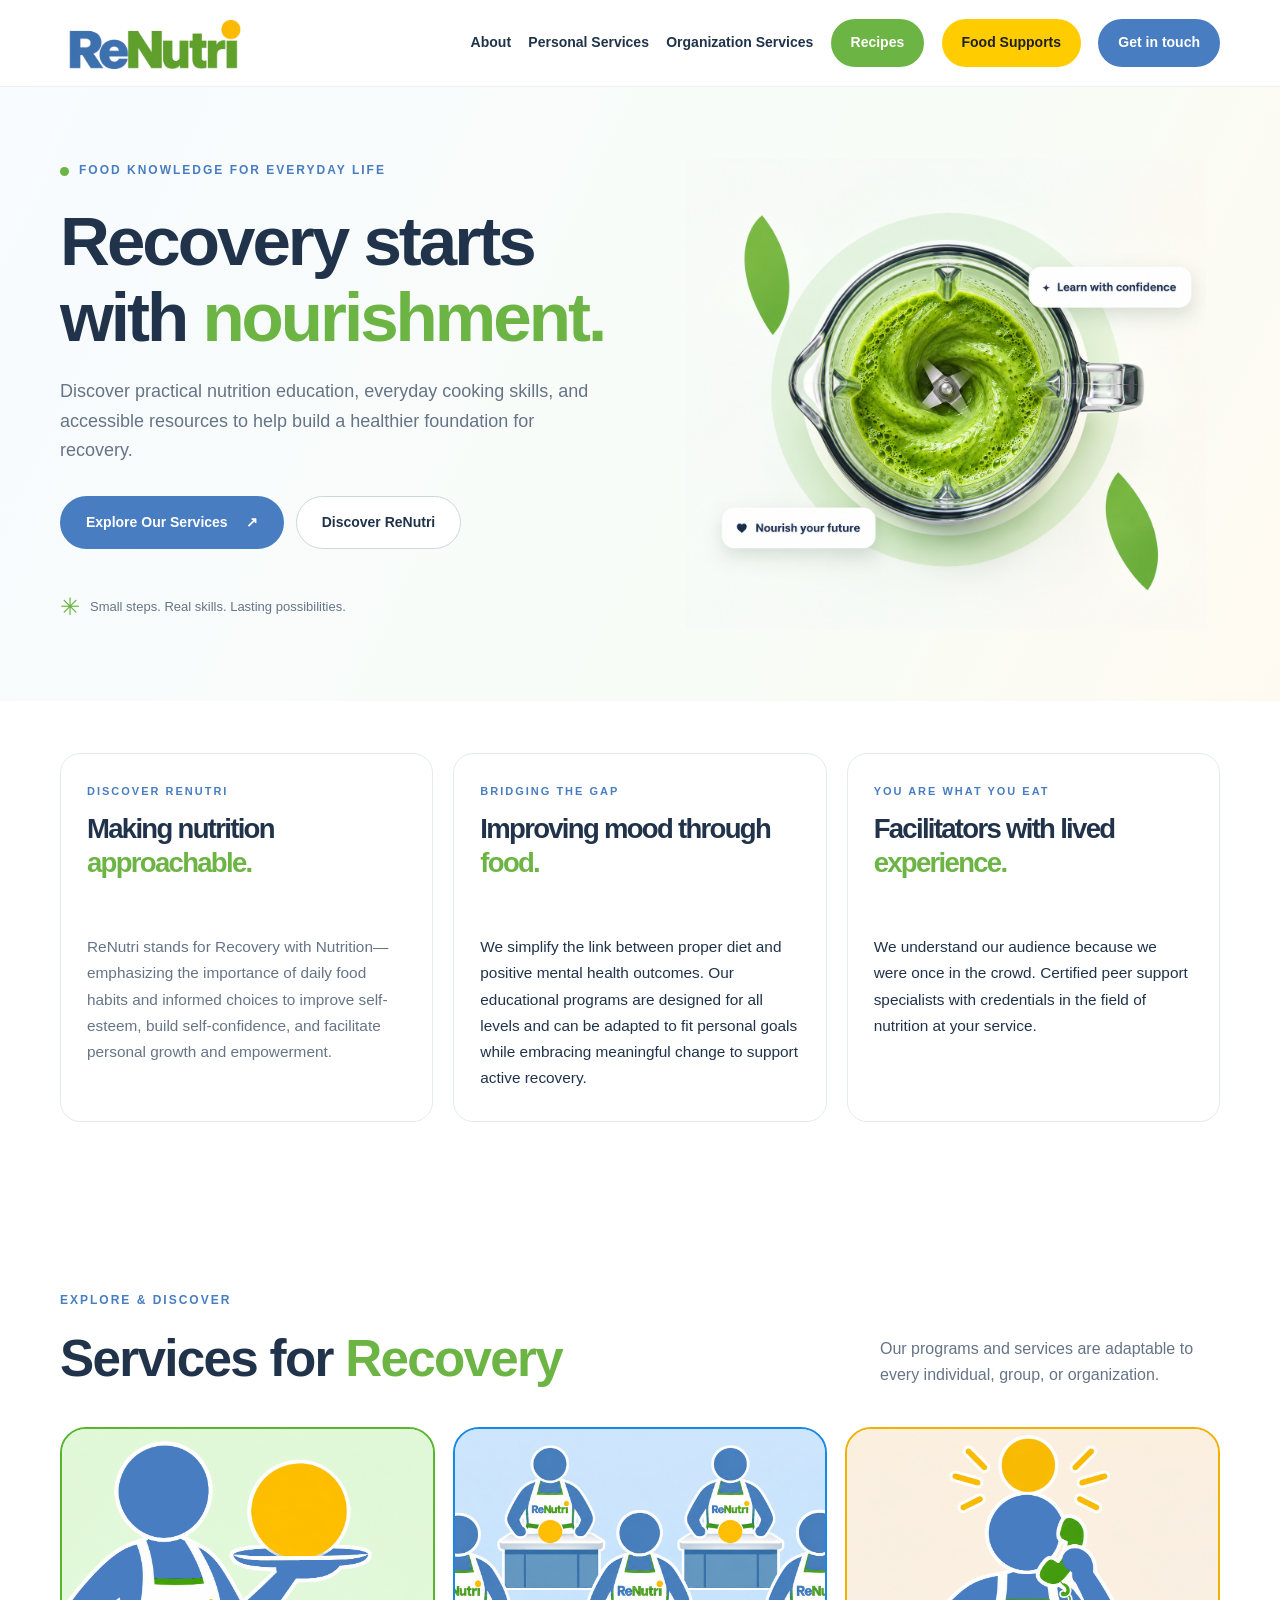
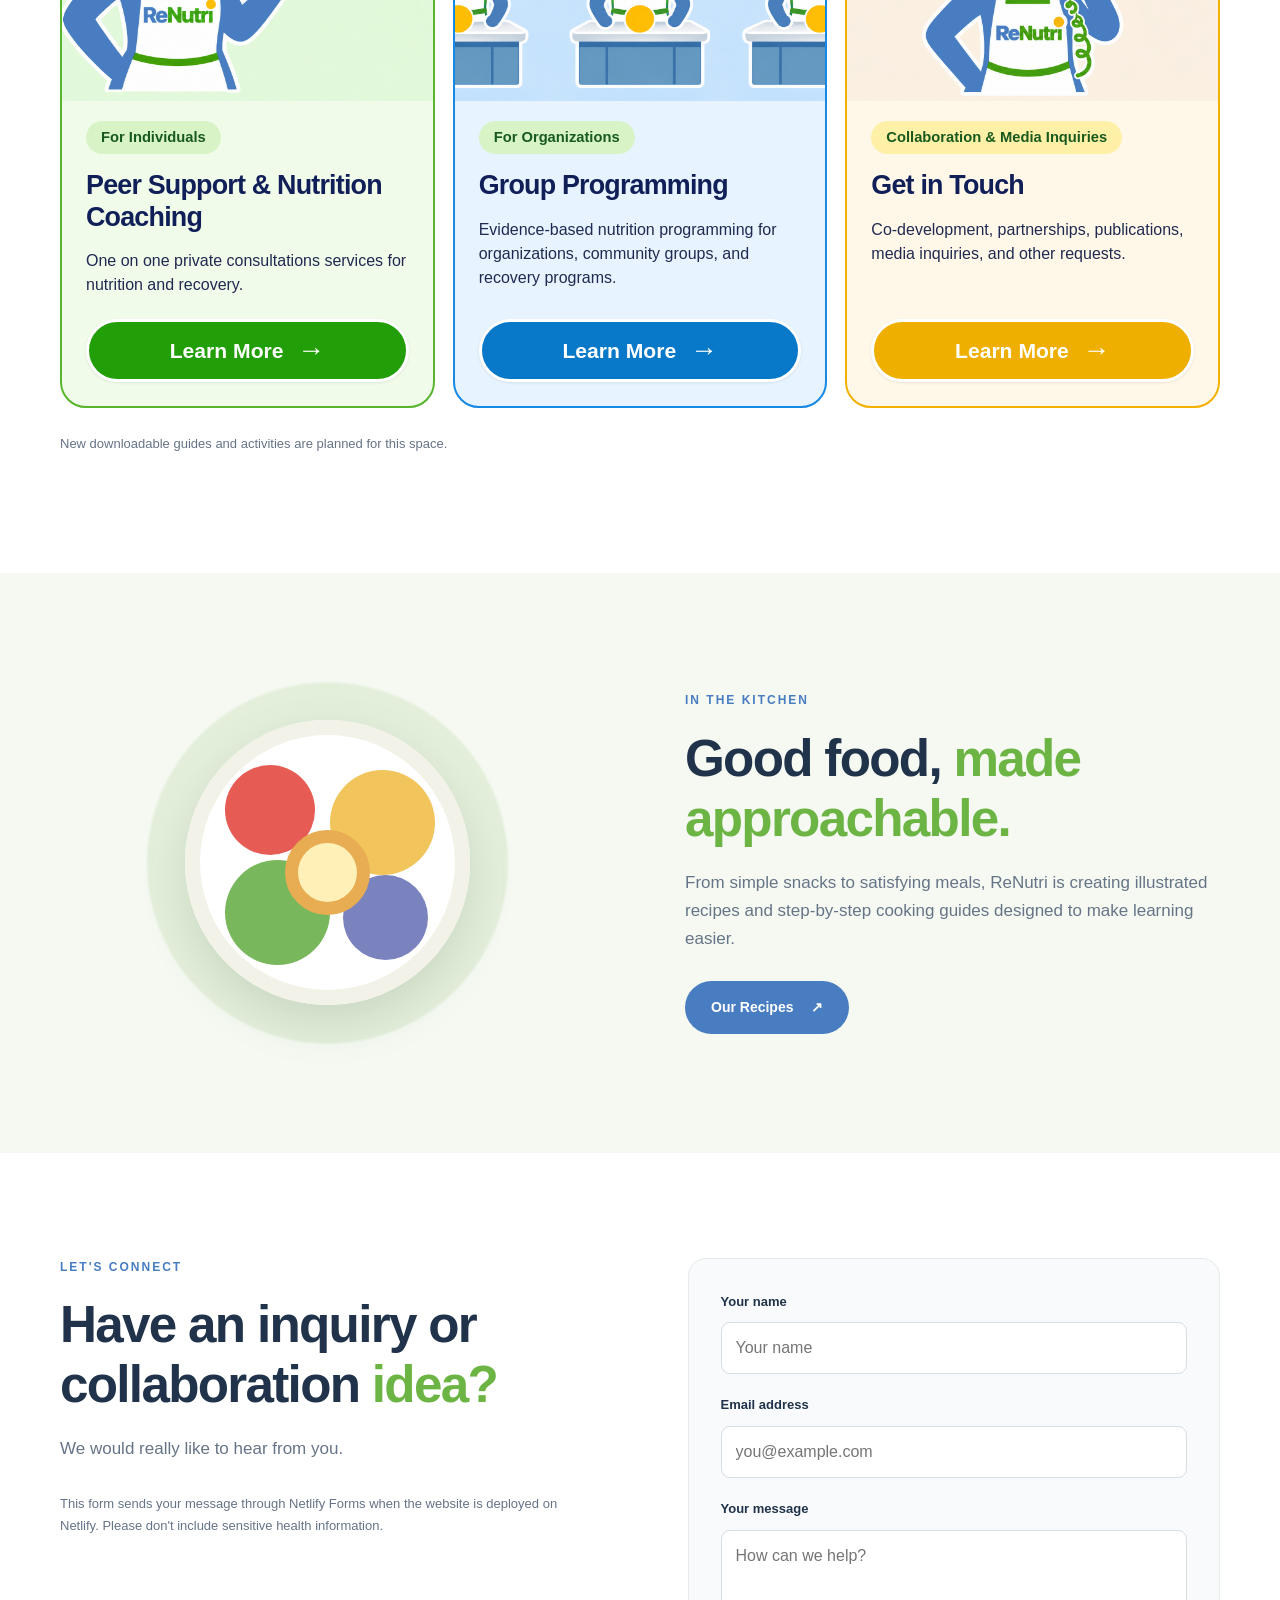
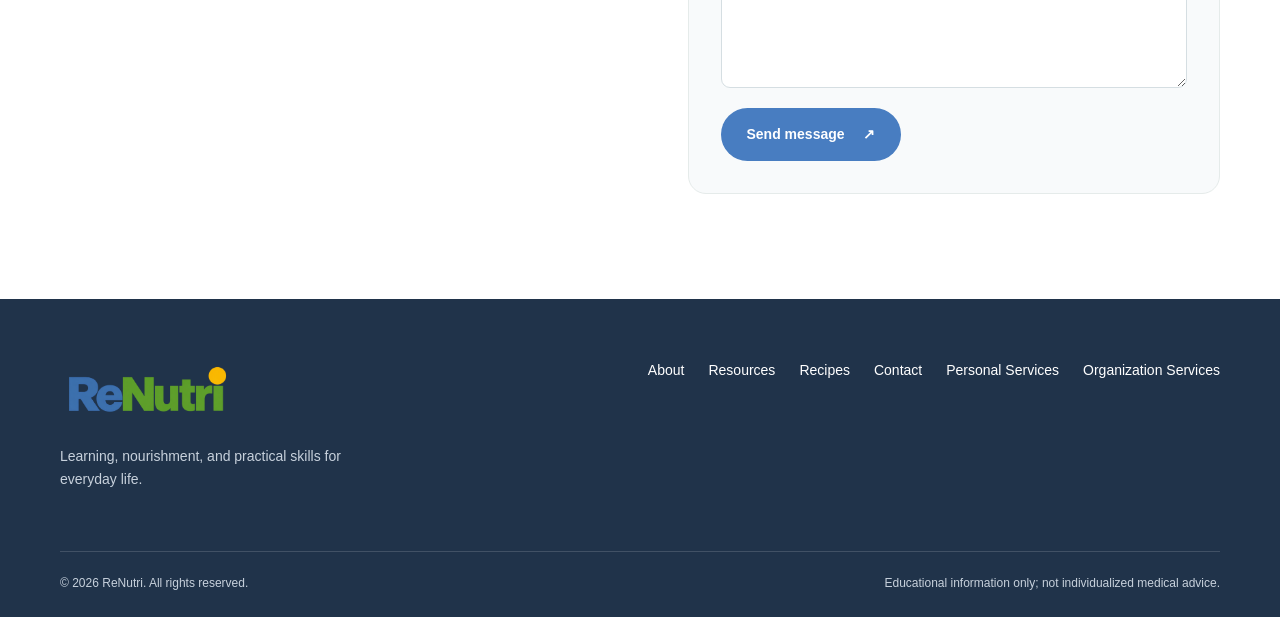
==== commit 83cdda56: "Add files via upload" ====
--- a/index.html
+++ b/index.html
@@ -96,7 +96,7 @@
 <header class="site-header"><div class="container nav-wrap">
 <a aria-label="ReNutri home" class="brand" href="#home"><img alt="ReNutri" class="official-logo" src="renutri-logo.png"/></a>
 <button aria-controls="nav-links" aria-expanded="false" aria-label="Open navigation" class="menu-toggle"><span></span><span></span><span></span></button>
-<nav aria-label="Main navigation" class="nav-links" id="nav-links"><a href="about.html">About</a><a href="#learn">Explore Our Services</a><a class="recipes-nav" href="recipes.html">Recipes</a><a class="food-supports-nav" href="local-supports.html">Food Supports</a><a class="nav-cta" href="#contact">Get in touch</a></nav>
+<nav aria-label="Main navigation" class="nav-links" id="nav-links"><a href="about.html">About</a><a href="personal-services.html">Personal Services</a><a href="organization-services.html">Organization Services</a><a class="recipes-nav" href="recipes.html">Recipes</a><a class="food-supports-nav" href="local-supports.html">Food Supports</a><a class="nav-cta" href="#contact">Get in touch</a></nav>
 </div></header>
 <main id="main">
 <section class="hero" id="home"><div class="container hero-grid"><div class="hero-copy"><div class="eyebrow"><span class="eyebrow-dot"></span> Food knowledge for everyday life</div><h1>Recovery starts with <em>nourishment.</em></h1><p>Discover practical nutrition education, everyday cooking skills, and accessible resources to help build a healthier foundation for recovery.</p><div class="actions"><a class="btn btn-primary" href="#learn">Explore Our Services <span aria-hidden="true">↗</span></a><a class="btn btn-outline" href="#about">Discover ReNutri</a></div><div class="hero-note"><span class="note-icon">✳</span><span>Small steps. Real skills. Lasting possibilities.</span></div></div><div aria-label="Overhead view of a blender mixing a green smoothie, with Learn with confidence and Nourish your future labels" class="hero-art" role="img"><img alt="" class="hero-smoothie-image" src="renutri-green-smoothie-blender.png"/></div></div></section>
